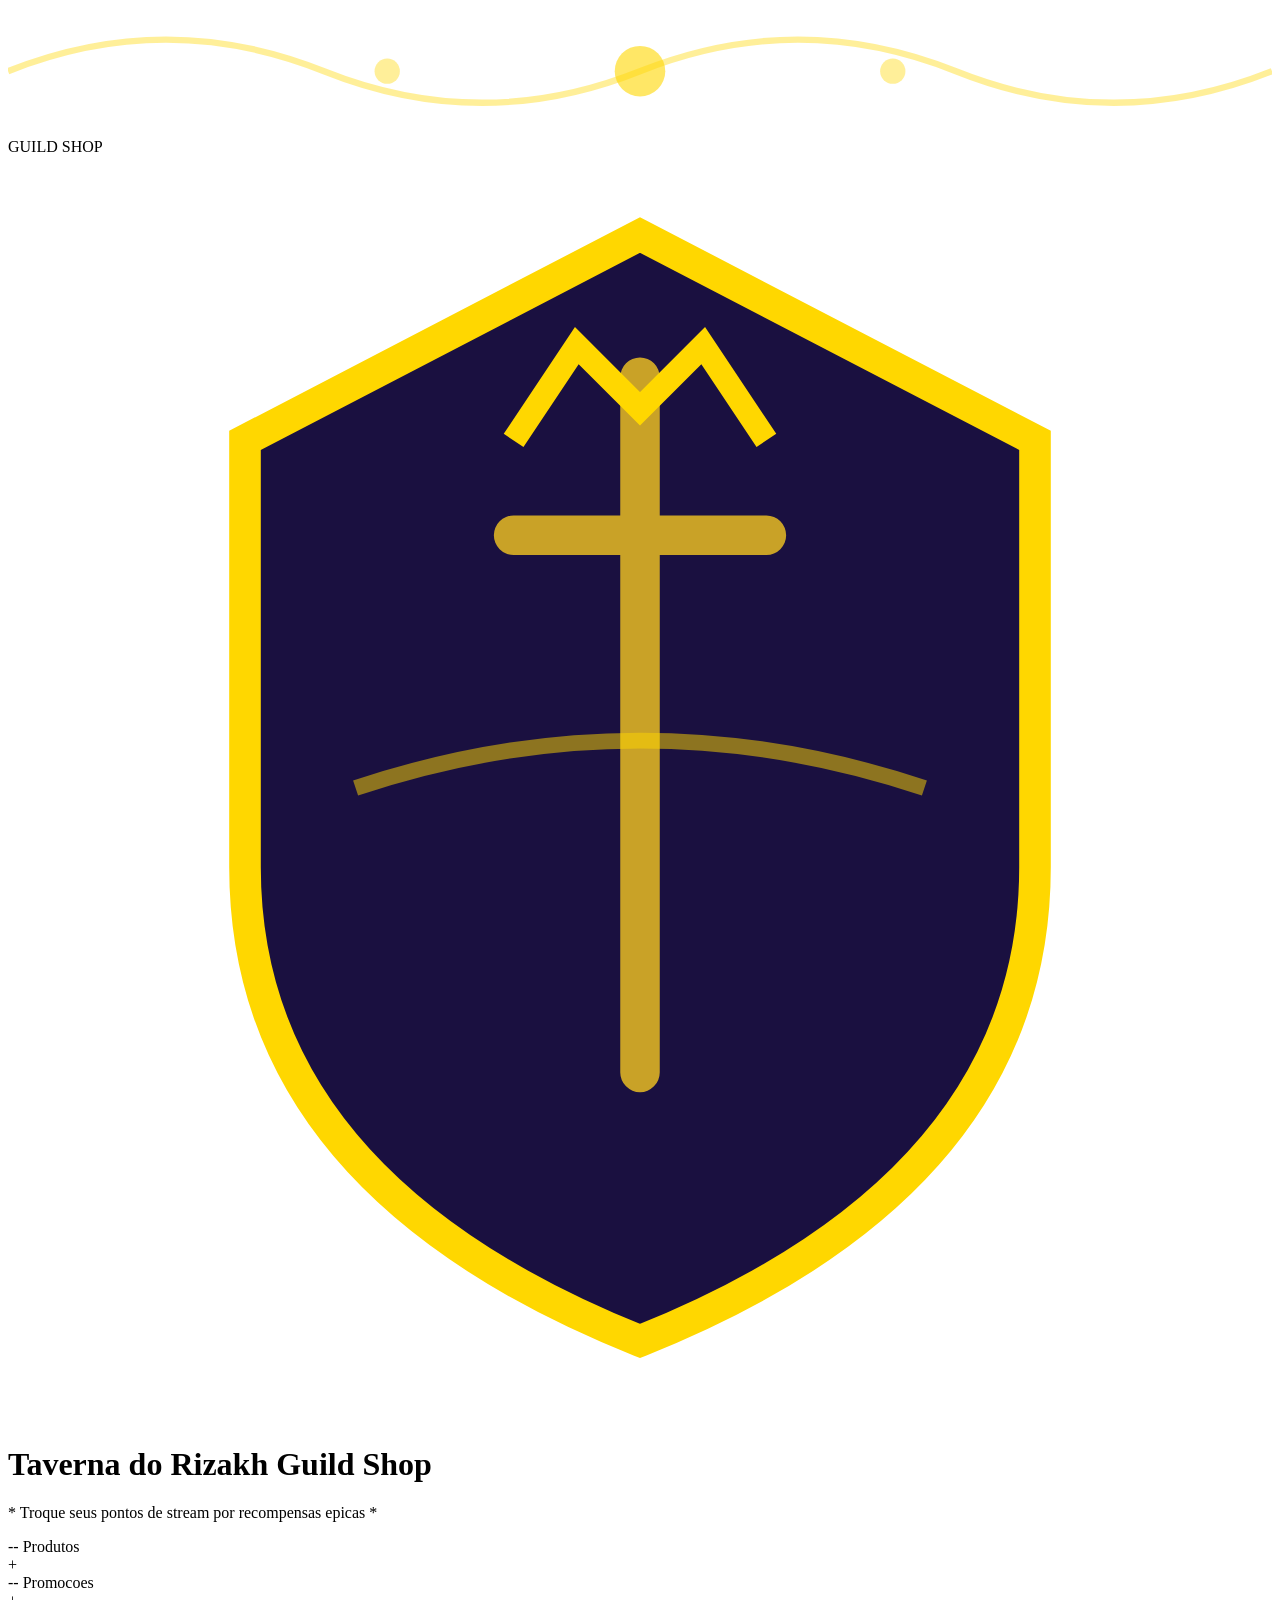
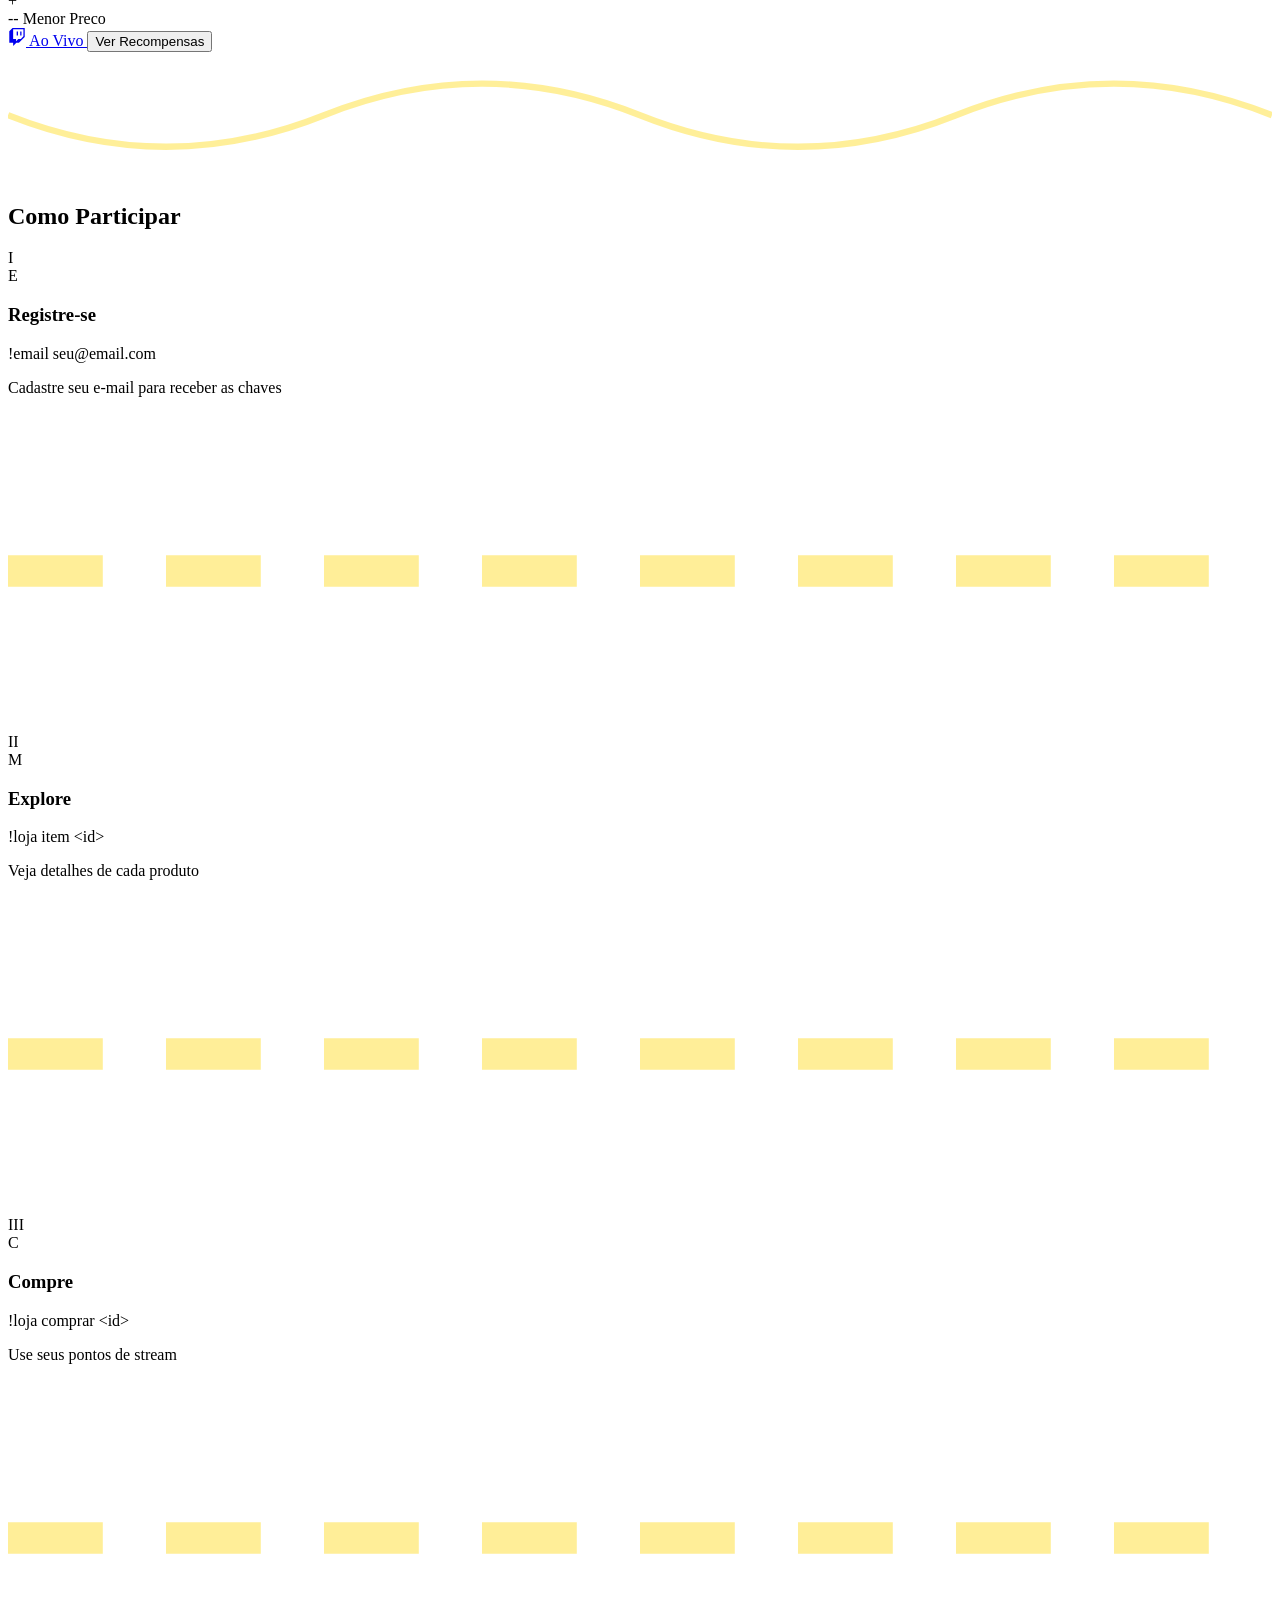
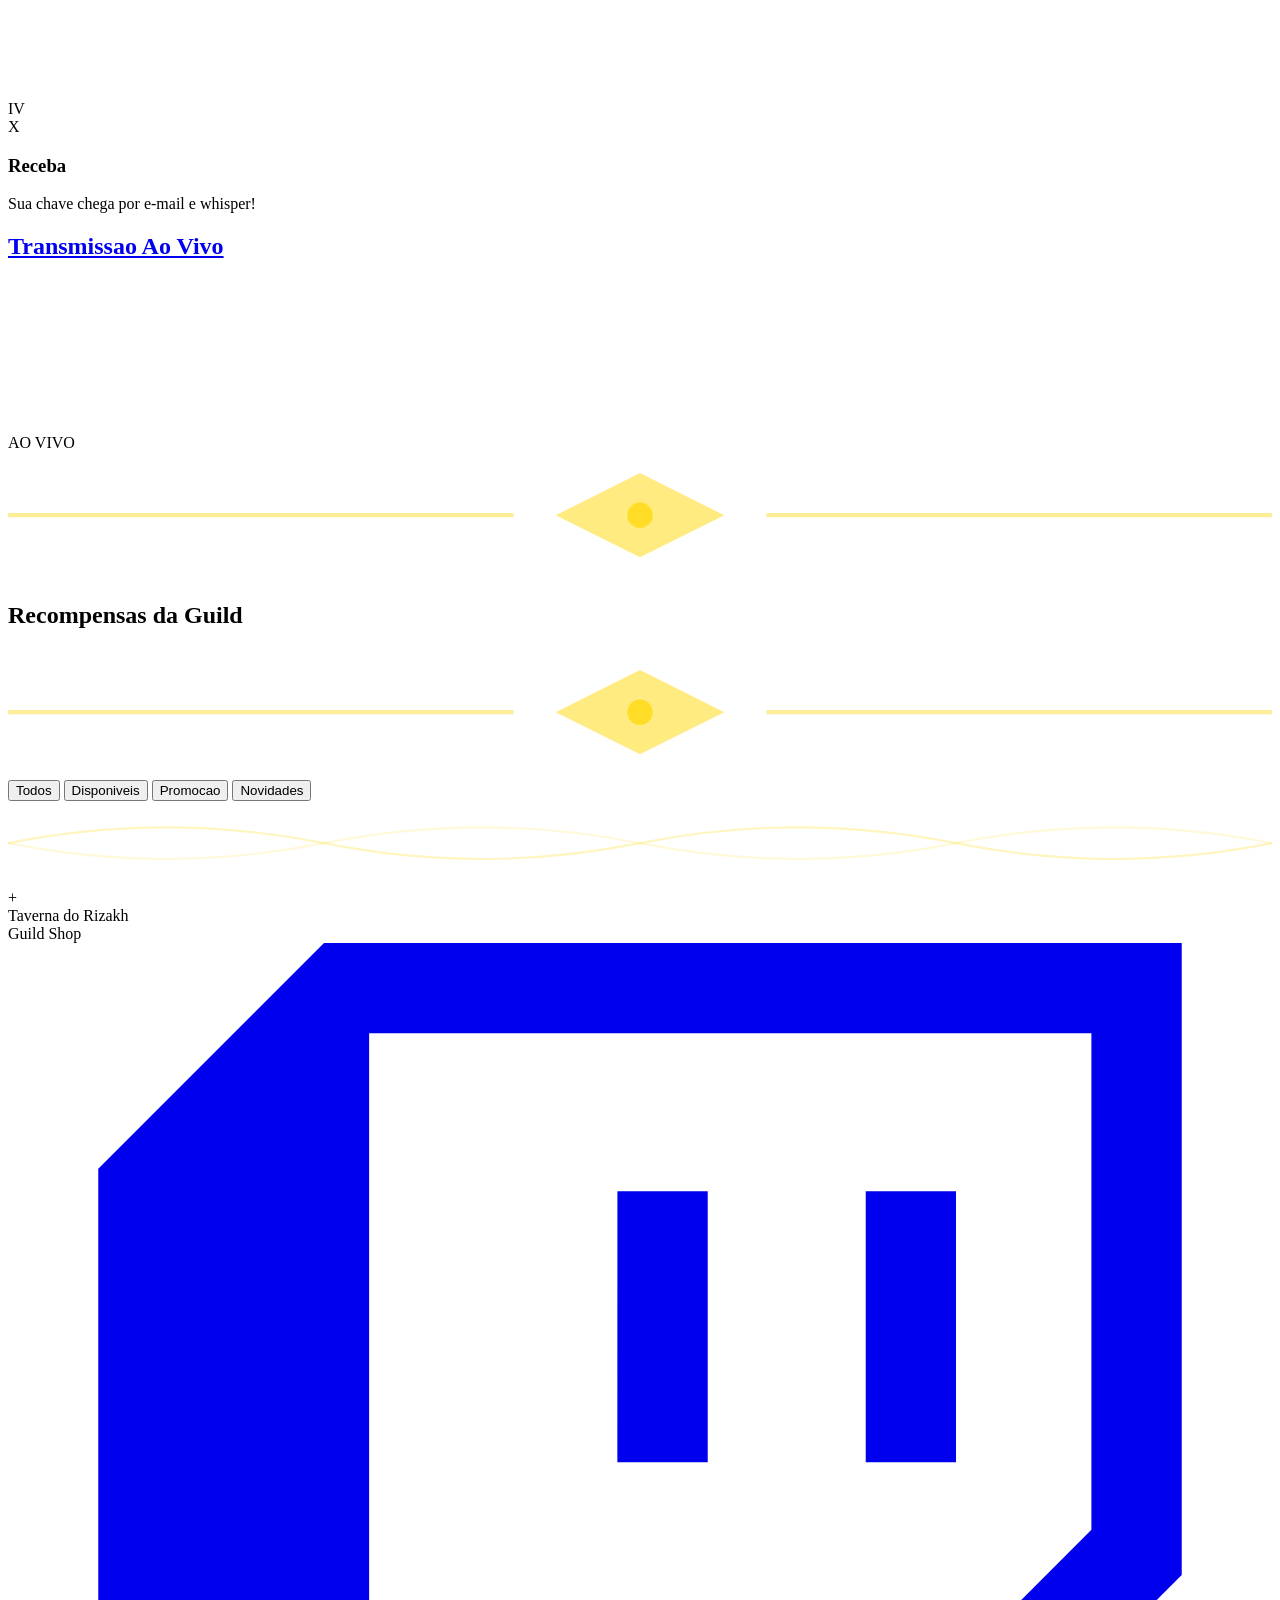
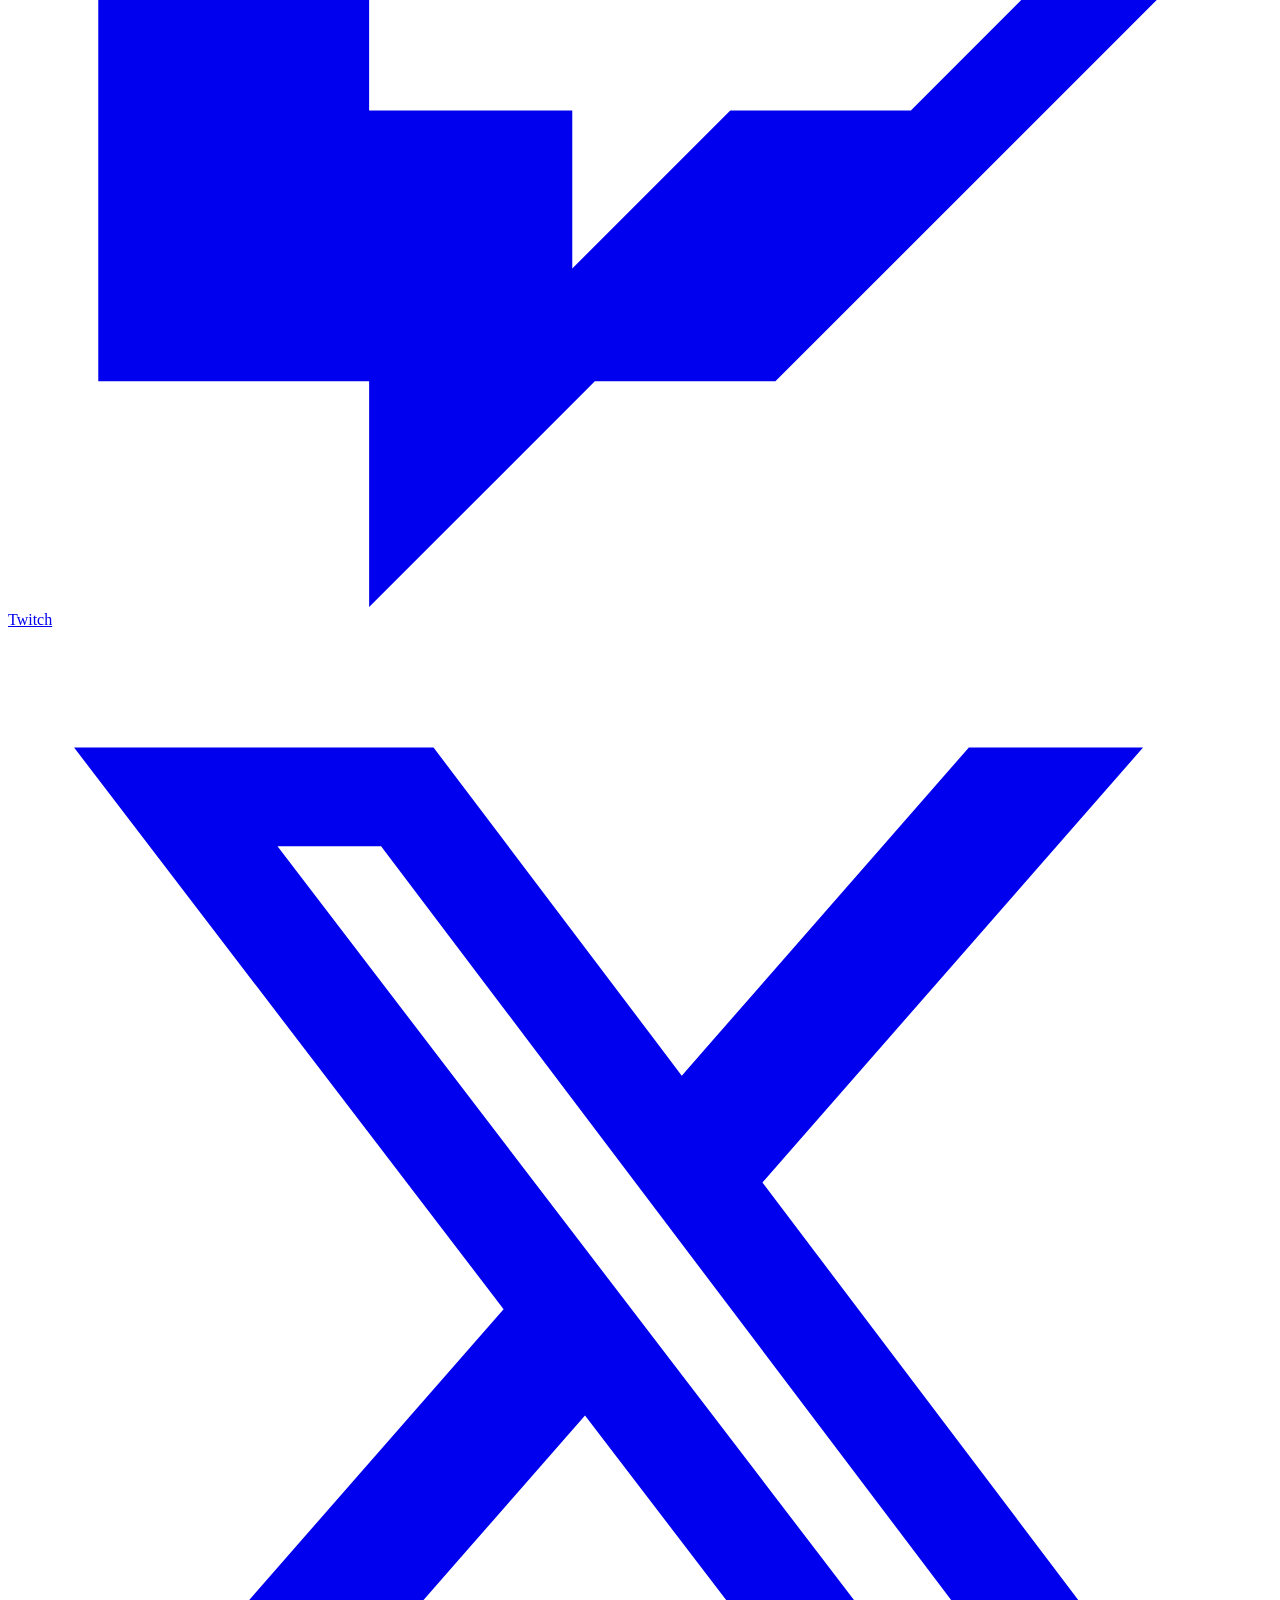
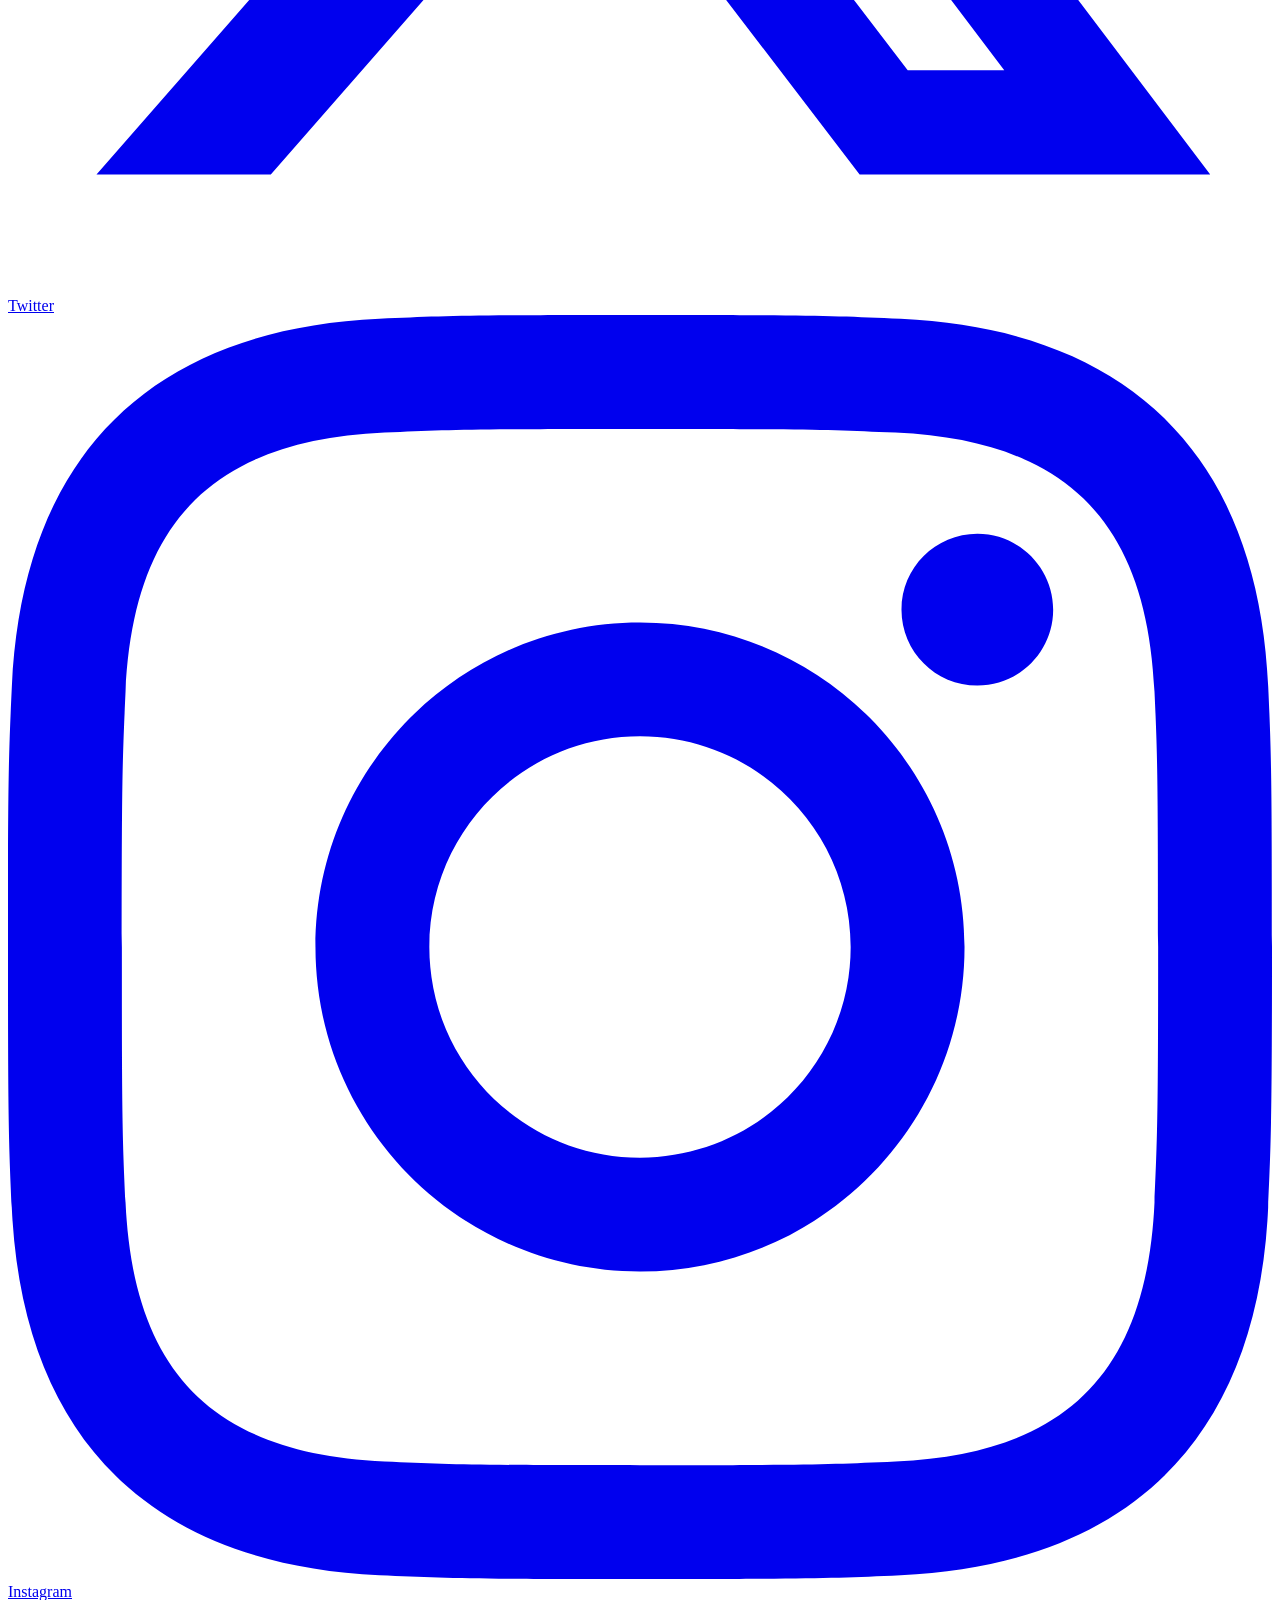
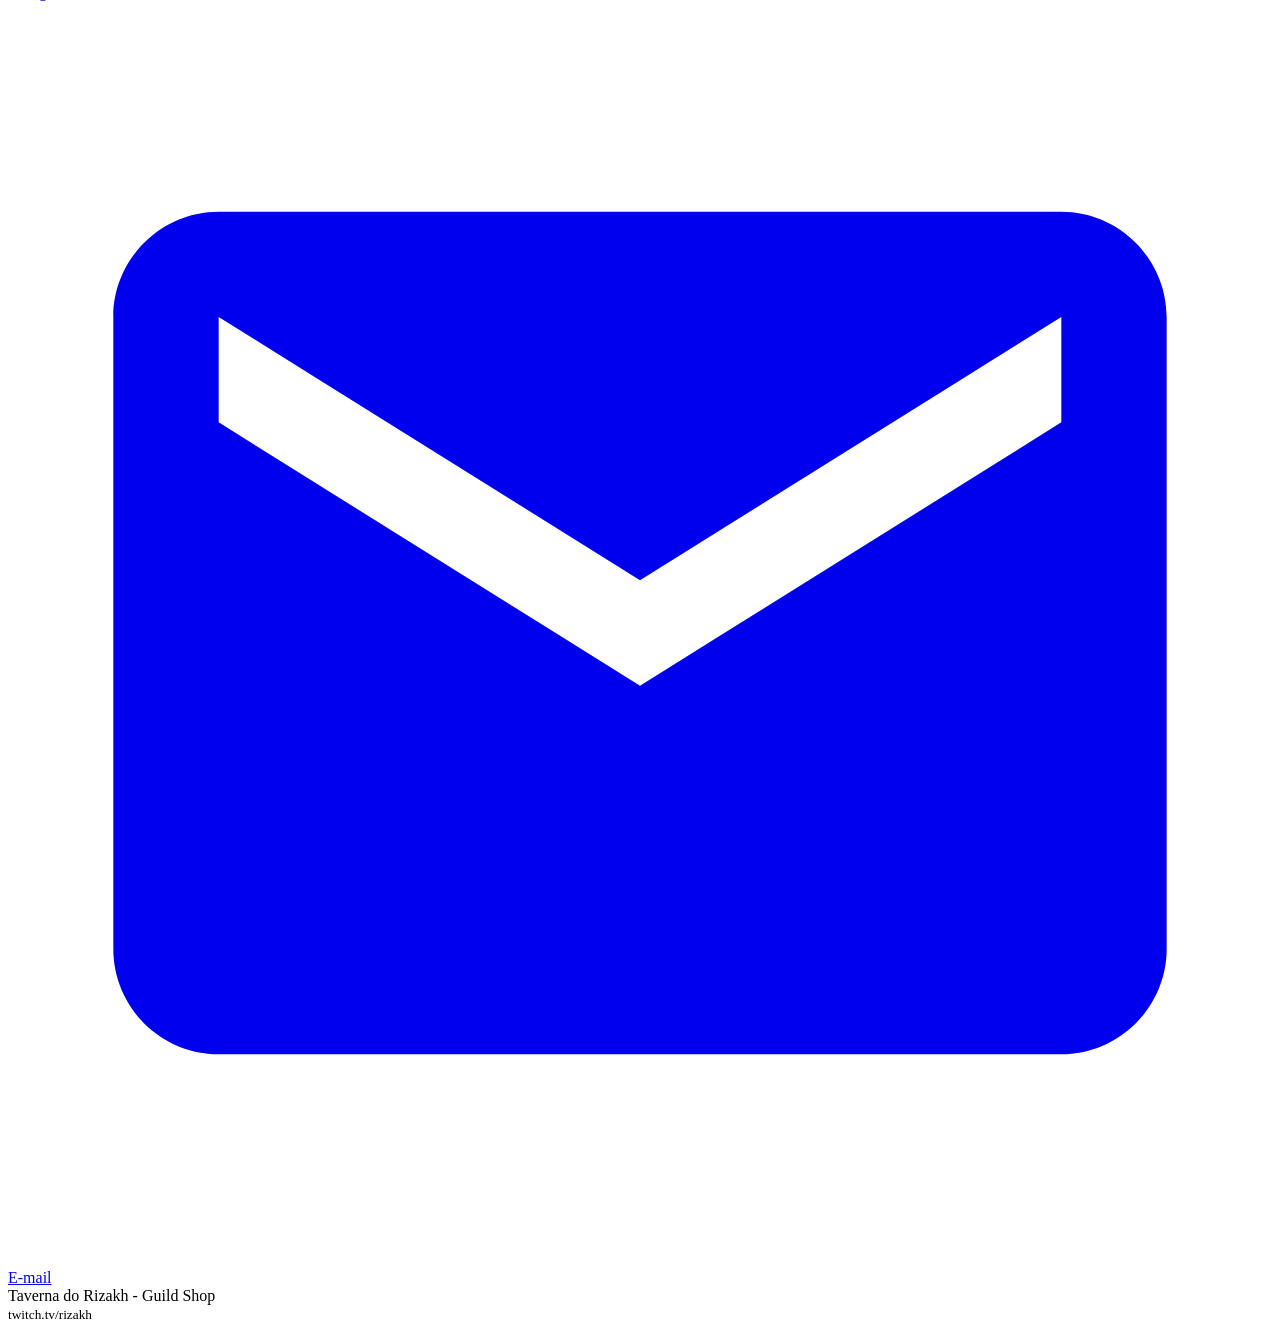
==== public/index.html @ 28d4abd6 "Fix: Adicionar bloco produtos-data no HTML" ====
<!DOCTYPE html>
<html lang="pt-BR">
<head>
  <meta charset="UTF-8" />
  <meta name="viewport" content="width=device-width, initial-scale=1.0" />
  <title>Taverna do Rizakh — Loja</title>

  <link rel="preconnect" href="https://fonts.googleapis.com" />
  <link href="https://fonts.googleapis.com/css2?family=Cinzel:wght@400;600;700;900&family=Cinzel+Decorative:wght@700&family=Crimson+Text:ital,wght@0,400;0,600;1,400&display=swap" rel="stylesheet" />
  <link rel="stylesheet" href="style.css" />
</head>
<body>

  <!-- ═══ HERO ═══ -->
  <header class="hero">
    <div class="hero-ornament-top">
      <svg viewBox="0 0 200 20" xmlns="http://www.w3.org/2000/svg">
        <path d="M0 10 Q25 0 50 10 T100 10 T150 10 T200 10" stroke="#ffd700" stroke-width="1" fill="none" opacity=".4"/>
        <circle cx="100" cy="10" r="4" fill="#ffd700" opacity=".6"/>
        <circle cx="60" cy="10" r="2" fill="#ffd700" opacity=".4"/>
        <circle cx="140" cy="10" r="2" fill="#ffd700" opacity=".4"/>
      </svg>
    </div>

    <div class="hero-content">
      <div class="hero-badge">GUILD SHOP</div>

      <div class="hero-emblem">
        <svg viewBox="0 0 80 80" xmlns="http://www.w3.org/2000/svg">
          <path d="M40 5 L65 18 L65 45 Q65 65 40 75 Q15 65 15 45 L15 18 Z"
            fill="#1a1040" stroke="#ffd700" stroke-width="2"/>
          <path d="M40 14 L40 58 M32 24 L48 24" stroke="#c9a227" stroke-width="2.5" stroke-linecap="round"/>
          <path d="M22 40 Q40 34 58 40" stroke="#ffd700" stroke-width="1" fill="none" opacity=".5"/>
          <path d="M32 18 L36 12 L40 16 L44 12 L48 18" stroke="#ffd700" stroke-width="1.5" fill="none"/>
        </svg>
      </div>

      <h1 class="hero-title">
        <span class="hero-title-main">Taverna do Rizakh</span>
        <span class="hero-title-sub">Guild Shop</span>
      </h1>

      <p class="hero-tagline">
        <span class="rune-char">*</span>
        Troque seus pontos de stream por recompensas epicas
        <span class="rune-char">*</span>
      </p>

      <div class="hero-stats">
        <div class="stat-item">
          <span class="stat-value" id="stat-produtos">--</span>
          <span class="stat-label">Produtos</span>
        </div>
        <div class="stat-divider">+</div>
        <div class="stat-item">
          <span class="stat-value" id="stat-promocoes">--</span>
          <span class="stat-label">Promocoes</span>
        </div>
        <div class="stat-divider">+</div>
        <div class="stat-item">
          <span class="stat-value" id="stat-pts-min">--</span>
          <span class="stat-label">Menor Preco</span>
        </div>
      </div>

      <div class="hero-actions">
        <a href="https://twitch.tv/rizakh" target="_blank" class="btn-hero-live">
          <svg viewBox="0 0 24 24" fill="currentColor" width="18" height="18">
            <path d="M11.571 4.714h1.715v5.143H11.57zm4.715 0H18v5.143h-1.714zM6 0L1.714 4.286v15.428h5.143V24l4.286-4.286h3.428L22.286 12V0zm14.571 11.143l-3.428 3.428h-3.429l-3 3v-3H6.857V1.714h13.714z"/>
          </svg>
          Ao Vivo
        </a>
        <button class="btn-hero-scroll" onclick="document.getElementById('shop').scrollIntoView({behavior:'smooth'})">
          Ver Recompensas
        </button>
      </div>
    </div>

    <div class="hero-ornament-bottom">
      <svg viewBox="0 0 200 20" xmlns="http://www.w3.org/2000/svg">
        <path d="M0 10 Q25 20 50 10 T100 10 T150 10 T200 10" stroke="#ffd700" stroke-width="1" fill="none" opacity=".4"/>
      </svg>
    </div>
  </header>

  <!-- ═══ COMO PARTICIPAR ═══ -->
  <section class="how-section">
    <div class="container">
      <h2 class="section-title-decorated">
        <span class="title-line"></span>
        Como Participar
        <span class="title-line"></span>
      </h2>

      <div class="steps-rpg">
        <div class="step-rpg">
          <div class="step-rune">I</div>
          <div class="step-icon-wrap">E</div>
          <h3>Registre-se</h3>
          <div class="step-cmd">!email seu@email.com</div>
          <p>Cadastre seu e-mail para receber as chaves</p>
        </div>
        <div class="step-connector">
          <svg viewBox="0 0 40 10"><path d="M0 5 L40 5" stroke="#ffd700" stroke-width="1" stroke-dasharray="3 2" opacity=".4"/></svg>
        </div>
        <div class="step-rpg">
          <div class="step-rune">II</div>
          <div class="step-icon-wrap">M</div>
          <h3>Explore</h3>
          <div class="step-cmd">!loja item &lt;id&gt;</div>
          <p>Veja detalhes de cada produto</p>
        </div>
        <div class="step-connector">
          <svg viewBox="0 0 40 10"><path d="M0 5 L40 5" stroke="#ffd700" stroke-width="1" stroke-dasharray="3 2" opacity=".4"/></svg>
        </div>
        <div class="step-rpg">
          <div class="step-rune">III</div>
          <div class="step-icon-wrap">C</div>
          <h3>Compre</h3>
          <div class="step-cmd">!loja comprar &lt;id&gt;</div>
          <p>Use seus pontos de stream</p>
        </div>
        <div class="step-connector">
          <svg viewBox="0 0 40 10"><path d="M0 5 L40 5" stroke="#ffd700" stroke-width="1" stroke-dasharray="3 2" opacity=".4"/></svg>
        </div>
        <div class="step-rpg">
          <div class="step-rune">IV</div>
          <div class="step-icon-wrap">X</div>
          <h3>Receba</h3>
          <p>Sua chave chega por e-mail e whisper!</p>
        </div>
      </div>
    </div>
  </section>

  <!-- ═══ TWITCH LIVE EMBED ═══ -->
  <section class="live-section">
    <div class="container">
      <h2 class="section-title-decorated">
        <span class="title-line"></span>
        <a href="https://twitch.tv/rizakh" target="_blank" class="live-link">Transmissao Ao Vivo</a>
        <span class="title-line"></span>
      </h2>

      <div class="player-frame">
        <div class="player-frame-corner tl"></div>
        <div class="player-frame-corner tr"></div>
        <div class="player-frame-corner bl"></div>
        <div class="player-frame-corner br"></div>
        <div class="player-wrapper">
          <iframe
            id="twitch-player"
            src=""
            frameborder="0"
            allowfullscreen
            allow="autoplay; fullscreen"
            scrolling="no">
          </iframe>
        </div>
        <div class="player-live-badge">
          <span class="live-dot"></span> AO VIVO
        </div>
      </div>
    </div>
  </section>

  <!-- ═══ LOJA ═══ -->
  <section class="shop-section" id="shop">
    <div class="container">

      <div class="shop-title-wrap">
        <div class="ornament-divider">
          <svg viewBox="0 0 300 30" xmlns="http://www.w3.org/2000/svg">
            <path d="M0 15 L120 15 M180 15 L300 15" stroke="#ffd700" stroke-width="1" opacity=".4"/>
            <path d="M130 15 L150 5 L150 25 Z M170 15 L150 5 L150 25 Z" fill="#ffd700" opacity=".5"/>
            <circle cx="150" cy="15" r="3" fill="#ffd700" opacity=".7"/>
          </svg>
        </div>
        <h2 class="shop-title">Recompensas da Guild</h2>
        <div class="ornament-divider">
          <svg viewBox="0 0 300 30" xmlns="http://www.w3.org/2000/svg">
            <path d="M0 15 L120 15 M180 15 L300 15" stroke="#ffd700" stroke-width="1" opacity=".4"/>
            <path d="M130 15 L150 5 L150 25 Z M170 15 L150 5 L150 25 Z" fill="#ffd700" opacity=".5"/>
            <circle cx="150" cy="15" r="3" fill="#ffd700" opacity=".7"/>
          </svg>
        </div>
      </div>

      <div class="filter-bar">
        <button class="filter-btn active" data-filter="all">Todos</button>
        <button class="filter-btn" data-filter="disponivel">Disponiveis</button>
        <button class="filter-btn" data-filter="sale">Promocao</button>
        <button class="filter-btn" data-filter="novo">Novidades</button>
      </div>

      <div id="pagination-info" class="pagination-info" style="display:none">
        <span id="pagination-text"></span>
      </div>

      <div id="shop-grid" class="shop-grid"></div>

      <div id="pagination-controls" class="pagination-controls" style="display:none">
        <button id="btn-prev" class="btn-page" onclick="goPage(-1)">Anterior</button>
        <div id="page-dots" class="page-dots"></div>
        <button id="btn-next" class="btn-page" onclick="goPage(1)">Proxima</button>
      </div>

      <div id="empty-state" class="empty-state" style="display:none">
        <div class="empty-icon">X</div>
        <p>Nenhuma recompensa disponivel no momento.<br><small>Volte em breve!</small></p>
      </div>
    </div>
  </section>

  <!-- ═══ FOOTER ═══ -->
  <footer class="footer">
    <div class="footer-ornament">
      <svg viewBox="0 0 600 40" xmlns="http://www.w3.org/2000/svg" preserveAspectRatio="none">
        <path d="M0 20 Q75 5 150 20 T300 20 T450 20 T600 20" stroke="#ffd700" stroke-width="1" fill="none" opacity=".25"/>
        <path d="M0 20 Q75 35 150 20 T300 20 T450 20 T600 20" stroke="#ffd700" stroke-width="1" fill="none" opacity=".15"/>
      </svg>
    </div>
    <div class="container footer-content">
      <div class="footer-brand">
        <span class="footer-seal">+</span>
        <div>
          <div class="footer-title">Taverna do Rizakh</div>
          <div class="footer-subtitle">Guild Shop</div>
        </div>
      </div>

      <div class="footer-social">
        <a href="https://twitch.tv/rizakh" target="_blank" class="social-btn twitch">
          <svg viewBox="0 0 24 24" fill="currentColor"><path d="M11.571 4.714h1.715v5.143H11.57zm4.715 0H18v5.143h-1.714zM6 0L1.714 4.286v15.428h5.143V24l4.286-4.286h3.428L22.286 12V0zm14.571 11.143l-3.428 3.428h-3.429l-3 3v-3H6.857V1.714h13.714z"/></svg>
          Twitch
        </a>
        <a href="https://twitter.com/rizakhtv" target="_blank" class="social-btn twitter">
          <svg viewBox="0 0 24 24" fill="currentColor"><path d="M18.244 2.25h3.308l-7.227 8.26 8.502 11.24H16.17l-5.214-6.817L4.99 21.75H1.68l7.73-8.835L1.254 2.25H8.08l4.713 6.231zm-1.161 17.52h1.833L7.084 4.126H5.117z"/></svg>
          Twitter
        </a>
        <a href="https://instagram.com/rizakhtv" target="_blank" class="social-btn instagram">
          <svg viewBox="0 0 24 24" fill="currentColor"><path d="M12 2.163c3.204 0 3.584.012 4.85.07 3.252.148 4.771 1.691 4.919 4.919.058 1.265.069 1.645.069 4.849 0 3.205-.012 3.584-.069 4.849-.149 3.225-1.664 4.771-4.919 4.919-1.266.058-1.644.07-4.85.07-3.204 0-3.584-.012-4.849-.07-3.26-.149-4.771-1.699-4.919-4.92-.058-1.265-.07-1.644-.07-4.849 0-3.204.013-3.583.07-4.849.149-3.227 1.664-4.771 4.919-4.919 1.266-.057 1.645-.069 4.849-.069zm0-2.163c-3.259 0-3.667.014-4.947.072-4.358.2-6.78 2.618-6.98 6.98-.059 1.281-.073 1.689-.073 4.948 0 3.259.014 3.668.072 4.948.2 4.358 2.618 6.78 6.98 6.98 1.281.058 1.689.072 4.948.072 3.259 0 3.668-.014 4.948-.072 4.354-.2 6.782-2.618 6.979-6.98.059-1.28.073-1.689.073-4.948 0-3.259-.014-3.667-.072-4.947-.196-4.354-2.617-6.78-6.979-6.98-1.281-.059-1.69-.073-4.949-.073zm0 5.838c-3.403 0-6.162 2.759-6.162 6.162s2.759 6.163 6.162 6.163 6.162-2.759 6.162-6.163c0-3.403-2.759-6.162-6.162-6.162zm0 10.162c-2.209 0-4-1.79-4-4 0-2.209 1.791-4 4-4s4 1.791 4 4c0 2.21-1.791 4-4 4zm6.406-11.845c-.796 0-1.441.645-1.441 1.44s.645 1.44 1.441 1.44c.795 0 1.439-.645 1.439-1.44s-.644-1.44-1.439-1.44z"/></svg>
          Instagram
        </a>
        <a href="mailto:rizakh.rph@gmail.com" class="social-btn email">
          <svg viewBox="0 0 24 24" fill="currentColor"><path d="M20 4H4c-1.1 0-2 .9-2 2v12c0 1.1.9 2 2 2h16c1.1 0 2-.9 2-2V6c0-1.1-.9-2-2-2zm0 4l-8 5-8-5V6l8 5 8-5v2z"/></svg>
          E-mail
        </a>
      </div>

      <div class="footer-copyright">
        Taverna do Rizakh - Guild Shop<br>
        <small>twitch.tv/rizakh</small>
      </div>
    </div>
  </footer>

  <div id="toast" class="toast"></div>

  <!-- Produtos sincronizados automaticamente pelo sync-watch.ps1 -->
  <script id="produtos-data" type="application/json">
[]
  </script>

  <script src="app.js"></script>
</body>
</html>
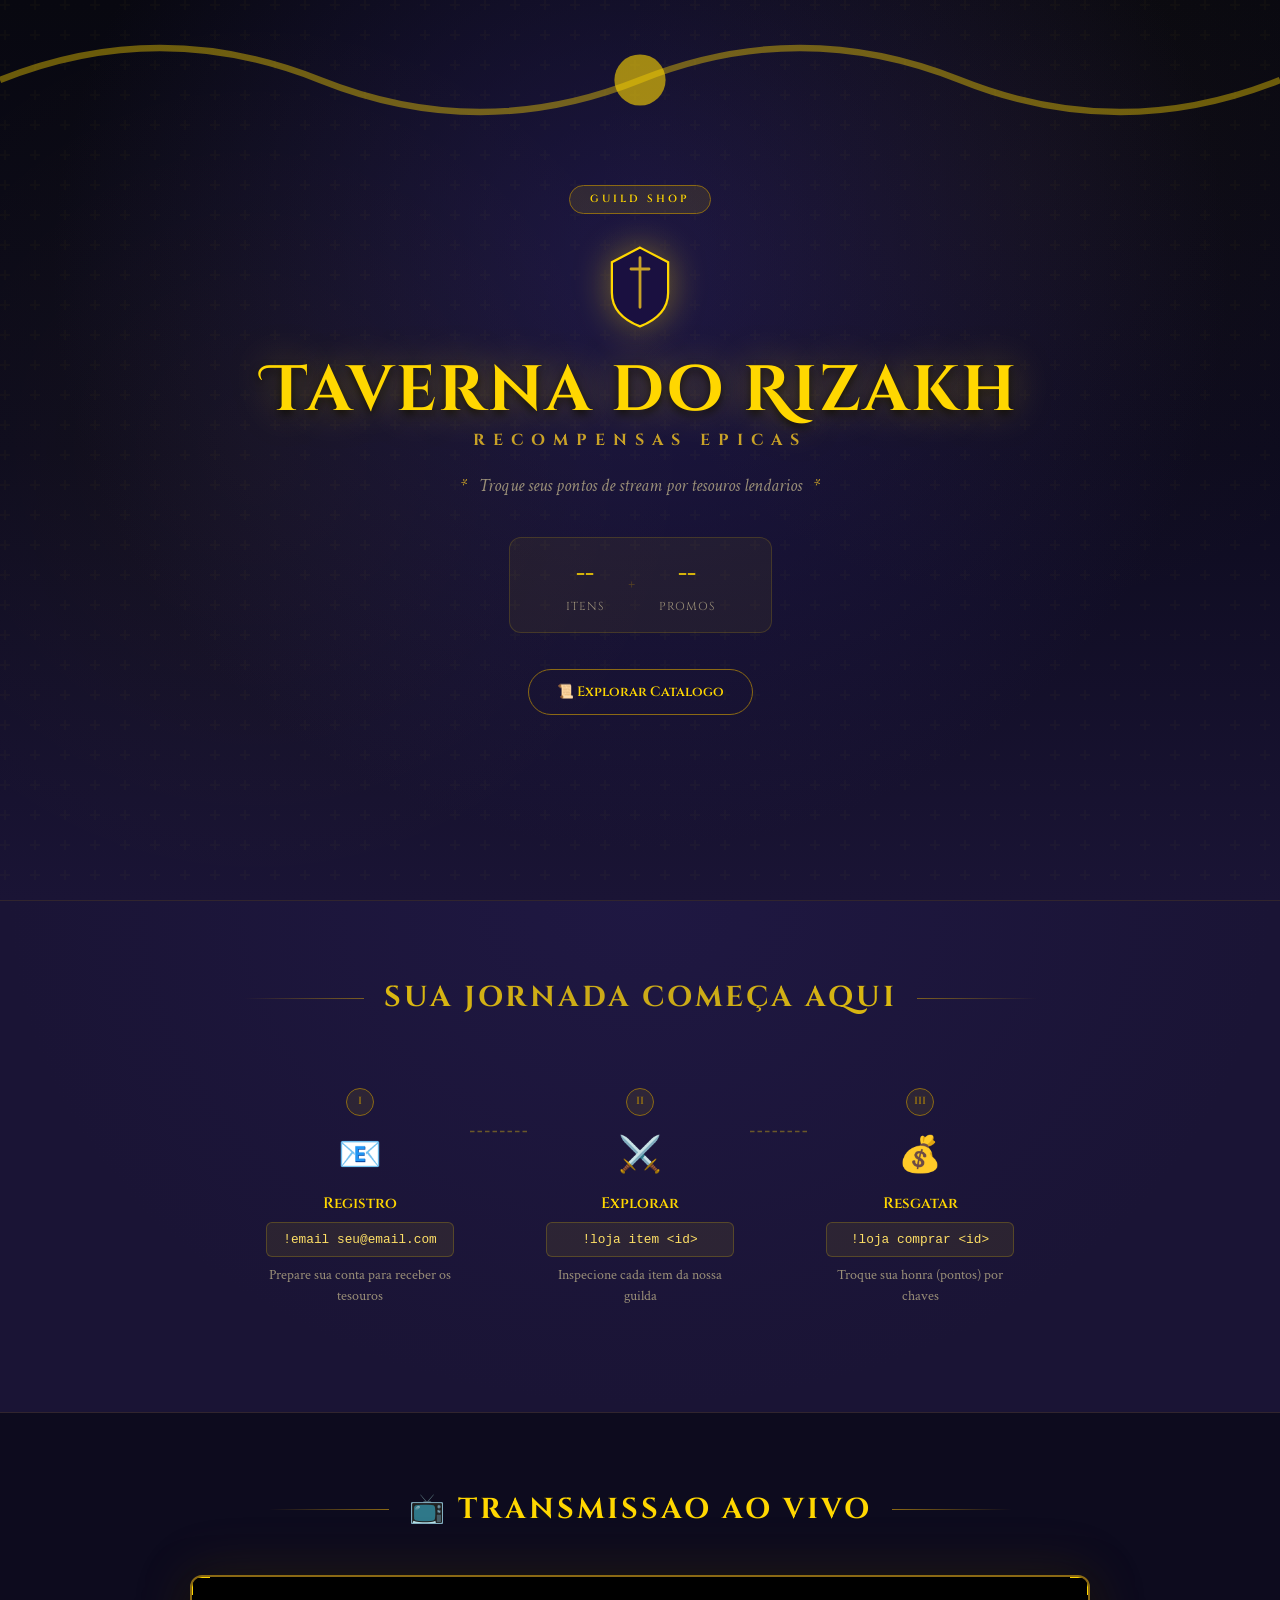
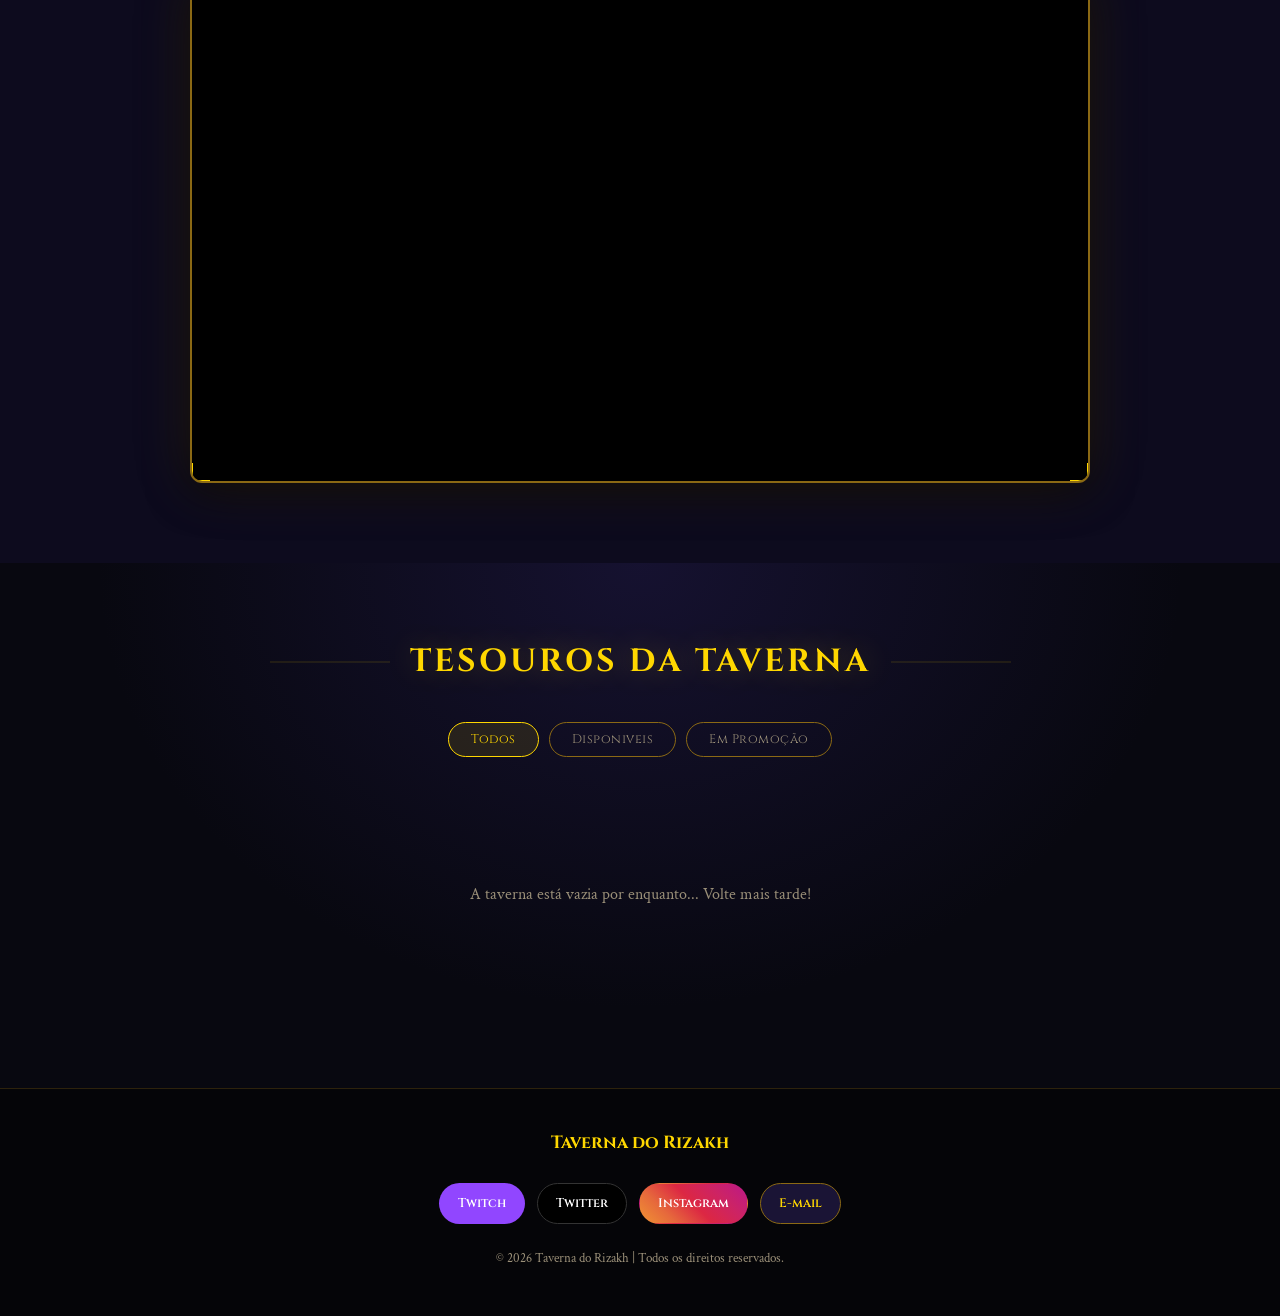
==== commit 77e9fa0c: "Restore Premium Layout - index.html" ====
--- a/public/index.html
+++ b/public/index.html
@@ -3,7 +3,7 @@
 <head>
   <meta charset="UTF-8" />
   <meta name="viewport" content="width=device-width, initial-scale=1.0" />
-  <title>Taverna do Rizakh — Loja</title>
+  <title>Taverna do Rizakh — Guild Shop</title>
 
   <link rel="preconnect" href="https://fonts.googleapis.com" />
   <link href="https://fonts.googleapis.com/css2?family=Cinzel:wght@400;600;700;900&family=Cinzel+Decorative:wght@700&family=Crimson+Text:ital,wght@0,400;0,600;1,400&display=swap" rel="stylesheet" />
@@ -17,8 +17,6 @@
       <svg viewBox="0 0 200 20" xmlns="http://www.w3.org/2000/svg">
         <path d="M0 10 Q25 0 50 10 T100 10 T150 10 T200 10" stroke="#ffd700" stroke-width="1" fill="none" opacity=".4"/>
         <circle cx="100" cy="10" r="4" fill="#ffd700" opacity=".6"/>
-        <circle cx="60" cy="10" r="2" fill="#ffd700" opacity=".4"/>
-        <circle cx="140" cy="10" r="2" fill="#ffd700" opacity=".4"/>
       </svg>
     </div>
 
@@ -27,59 +25,40 @@
 
       <div class="hero-emblem">
         <svg viewBox="0 0 80 80" xmlns="http://www.w3.org/2000/svg">
-          <path d="M40 5 L65 18 L65 45 Q65 65 40 75 Q15 65 15 45 L15 18 Z"
-            fill="#1a1040" stroke="#ffd700" stroke-width="2"/>
+          <path d="M40 5 L65 18 L65 45 Q65 65 40 75 Q15 65 15 45 L15 18 Z" fill="#1a1040" stroke="#ffd700" stroke-width="2"/>
           <path d="M40 14 L40 58 M32 24 L48 24" stroke="#c9a227" stroke-width="2.5" stroke-linecap="round"/>
-          <path d="M22 40 Q40 34 58 40" stroke="#ffd700" stroke-width="1" fill="none" opacity=".5"/>
-          <path d="M32 18 L36 12 L40 16 L44 12 L48 18" stroke="#ffd700" stroke-width="1.5" fill="none"/>
         </svg>
       </div>
 
       <h1 class="hero-title">
         <span class="hero-title-main">Taverna do Rizakh</span>
-        <span class="hero-title-sub">Guild Shop</span>
+        <span class="hero-title-sub">Recompensas Epicas</span>
       </h1>
 
       <p class="hero-tagline">
         <span class="rune-char">*</span>
-        Troque seus pontos de stream por recompensas epicas
+        Troque seus pontos de stream por tesouros lendarios
         <span class="rune-char">*</span>
       </p>
 
       <div class="hero-stats">
         <div class="stat-item">
           <span class="stat-value" id="stat-produtos">--</span>
-          <span class="stat-label">Produtos</span>
+          <span class="stat-label">Itens</span>
         </div>
         <div class="stat-divider">+</div>
         <div class="stat-item">
           <span class="stat-value" id="stat-promocoes">--</span>
-          <span class="stat-label">Promocoes</span>
-        </div>
-        <div class="stat-divider">+</div>
-        <div class="stat-item">
-          <span class="stat-value" id="stat-pts-min">--</span>
-          <span class="stat-label">Menor Preco</span>
+          <span class="stat-label">Promos</span>
         </div>
       </div>
 
       <div class="hero-actions">
-        <a href="https://twitch.tv/rizakh" target="_blank" class="btn-hero-live">
-          <svg viewBox="0 0 24 24" fill="currentColor" width="18" height="18">
-            <path d="M11.571 4.714h1.715v5.143H11.57zm4.715 0H18v5.143h-1.714zM6 0L1.714 4.286v15.428h5.143V24l4.286-4.286h3.428L22.286 12V0zm14.571 11.143l-3.428 3.428h-3.429l-3 3v-3H6.857V1.714h13.714z"/>
-          </svg>
-          Ao Vivo
-        </a>
+        <!-- Botão Catálogo centralizado e moderno -->
         <button class="btn-hero-scroll" onclick="document.getElementById('shop').scrollIntoView({behavior:'smooth'})">
-          Ver Recompensas
+          📜 Explorar Catalogo
         </button>
       </div>
-    </div>
-
-    <div class="hero-ornament-bottom">
-      <svg viewBox="0 0 200 20" xmlns="http://www.w3.org/2000/svg">
-        <path d="M0 10 Q25 20 50 10 T100 10 T150 10 T200 10" stroke="#ffd700" stroke-width="1" fill="none" opacity=".4"/>
-      </svg>
     </div>
   </header>
 
@@ -88,115 +67,77 @@
     <div class="container">
       <h2 class="section-title-decorated">
         <span class="title-line"></span>
-        Como Participar
+        Sua Jornada Começa Aqui
         <span class="title-line"></span>
       </h2>
 
       <div class="steps-rpg">
         <div class="step-rpg">
           <div class="step-rune">I</div>
-          <div class="step-icon-wrap">E</div>
-          <h3>Registre-se</h3>
+          <div class="step-icon-wrap">📧</div>
+          <h3>Registro</h3>
           <div class="step-cmd">!email seu@email.com</div>
-          <p>Cadastre seu e-mail para receber as chaves</p>
+          <p>Prepare sua conta para receber os tesouros</p>
         </div>
         <div class="step-connector">
           <svg viewBox="0 0 40 10"><path d="M0 5 L40 5" stroke="#ffd700" stroke-width="1" stroke-dasharray="3 2" opacity=".4"/></svg>
         </div>
         <div class="step-rpg">
           <div class="step-rune">II</div>
-          <div class="step-icon-wrap">M</div>
-          <h3>Explore</h3>
+          <div class="step-icon-wrap">⚔️</div>
+          <h3>Explorar</h3>
           <div class="step-cmd">!loja item &lt;id&gt;</div>
-          <p>Veja detalhes de cada produto</p>
+          <p>Inspecione cada item da nossa guilda</p>
         </div>
         <div class="step-connector">
           <svg viewBox="0 0 40 10"><path d="M0 5 L40 5" stroke="#ffd700" stroke-width="1" stroke-dasharray="3 2" opacity=".4"/></svg>
         </div>
         <div class="step-rpg">
           <div class="step-rune">III</div>
-          <div class="step-icon-wrap">C</div>
-          <h3>Compre</h3>
+          <div class="step-icon-wrap">💰</div>
+          <h3>Resgatar</h3>
           <div class="step-cmd">!loja comprar &lt;id&gt;</div>
-          <p>Use seus pontos de stream</p>
-        </div>
-        <div class="step-connector">
-          <svg viewBox="0 0 40 10"><path d="M0 5 L40 5" stroke="#ffd700" stroke-width="1" stroke-dasharray="3 2" opacity=".4"/></svg>
-        </div>
-        <div class="step-rpg">
-          <div class="step-rune">IV</div>
-          <div class="step-icon-wrap">X</div>
-          <h3>Receba</h3>
-          <p>Sua chave chega por e-mail e whisper!</p>
+          <p>Troque sua honra (pontos) por chaves</p>
         </div>
       </div>
     </div>
   </section>
 
-  <!-- ═══ TWITCH LIVE EMBED ═══ -->
+  <!-- ═══ LIVE SECTION ═══ -->
   <section class="live-section">
     <div class="container">
       <h2 class="section-title-decorated">
         <span class="title-line"></span>
-        <a href="https://twitch.tv/rizakh" target="_blank" class="live-link">Transmissao Ao Vivo</a>
+        <a href="https://twitch.tv/rizakh" target="_blank" class="live-link">📺 Transmissao Ao Vivo</a>
         <span class="title-line"></span>
       </h2>
 
       <div class="player-frame">
-        <div class="player-frame-corner tl"></div>
-        <div class="player-frame-corner tr"></div>
-        <div class="player-frame-corner bl"></div>
-        <div class="player-frame-corner br"></div>
+        <div class="player-frame-corner tl"></div><div class="player-frame-corner tr"></div>
+        <div class="player-frame-corner bl"></div><div class="player-frame-corner br"></div>
         <div class="player-wrapper">
-          <iframe
-            id="twitch-player"
-            src=""
-            frameborder="0"
-            allowfullscreen
-            allow="autoplay; fullscreen"
-            scrolling="no">
-          </iframe>
-        </div>
-        <div class="player-live-badge">
-          <span class="live-dot"></span> AO VIVO
+          <iframe id="twitch-player" src="" frameborder="0" allowfullscreen allow="autoplay; fullscreen" scrolling="no"></iframe>
         </div>
       </div>
     </div>
   </section>
 
-  <!-- ═══ LOJA ═══ -->
+  <!-- ═══ SHOP ═══ -->
   <section class="shop-section" id="shop">
     <div class="container">
-
       <div class="shop-title-wrap">
-        <div class="ornament-divider">
-          <svg viewBox="0 0 300 30" xmlns="http://www.w3.org/2000/svg">
-            <path d="M0 15 L120 15 M180 15 L300 15" stroke="#ffd700" stroke-width="1" opacity=".4"/>
-            <path d="M130 15 L150 5 L150 25 Z M170 15 L150 5 L150 25 Z" fill="#ffd700" opacity=".5"/>
-            <circle cx="150" cy="15" r="3" fill="#ffd700" opacity=".7"/>
-          </svg>
-        </div>
-        <h2 class="shop-title">Recompensas da Guild</h2>
-        <div class="ornament-divider">
-          <svg viewBox="0 0 300 30" xmlns="http://www.w3.org/2000/svg">
-            <path d="M0 15 L120 15 M180 15 L300 15" stroke="#ffd700" stroke-width="1" opacity=".4"/>
-            <path d="M130 15 L150 5 L150 25 Z M170 15 L150 5 L150 25 Z" fill="#ffd700" opacity=".5"/>
-            <circle cx="150" cy="15" r="3" fill="#ffd700" opacity=".7"/>
-          </svg>
-        </div>
+        <div class="ornament-divider"><svg viewBox="0 0 200 20"><path d="M0 10 L200 10" stroke="#ffd700" stroke-width="1" opacity=".3"/></svg></div>
+        <h2 class="shop-title">Tesouros da Taverna</h2>
+        <div class="ornament-divider"><svg viewBox="0 0 200 20"><path d="M0 10 L200 10" stroke="#ffd700" stroke-width="1" opacity=".3"/></svg></div>
       </div>
 
       <div class="filter-bar">
         <button class="filter-btn active" data-filter="all">Todos</button>
         <button class="filter-btn" data-filter="disponivel">Disponiveis</button>
-        <button class="filter-btn" data-filter="sale">Promocao</button>
-        <button class="filter-btn" data-filter="novo">Novidades</button>
+        <button class="filter-btn" data-filter="sale">Em Promoção</button>
       </div>
 
-      <div id="pagination-info" class="pagination-info" style="display:none">
-        <span id="pagination-text"></span>
-      </div>
-
+      <div id="pagination-info" class="pagination-info" style="display:none"></div>
       <div id="shop-grid" class="shop-grid"></div>
 
       <div id="pagination-controls" class="pagination-controls" style="display:none">
@@ -206,62 +147,34 @@
       </div>
 
       <div id="empty-state" class="empty-state" style="display:none">
-        <div class="empty-icon">X</div>
-        <p>Nenhuma recompensa disponivel no momento.<br><small>Volte em breve!</small></p>
+        <p>A taverna está vazia por enquanto... Volte mais tarde!</p>
       </div>
     </div>
   </section>
 
   <!-- ═══ FOOTER ═══ -->
   <footer class="footer">
-    <div class="footer-ornament">
-      <svg viewBox="0 0 600 40" xmlns="http://www.w3.org/2000/svg" preserveAspectRatio="none">
-        <path d="M0 20 Q75 5 150 20 T300 20 T450 20 T600 20" stroke="#ffd700" stroke-width="1" fill="none" opacity=".25"/>
-        <path d="M0 20 Q75 35 150 20 T300 20 T450 20 T600 20" stroke="#ffd700" stroke-width="1" fill="none" opacity=".15"/>
-      </svg>
-    </div>
     <div class="container footer-content">
       <div class="footer-brand">
-        <span class="footer-seal">+</span>
-        <div>
-          <div class="footer-title">Taverna do Rizakh</div>
-          <div class="footer-subtitle">Guild Shop</div>
-        </div>
+        <div class="footer-title">Taverna do Rizakh</div>
       </div>
 
       <div class="footer-social">
-        <a href="https://twitch.tv/rizakh" target="_blank" class="social-btn twitch">
-          <svg viewBox="0 0 24 24" fill="currentColor"><path d="M11.571 4.714h1.715v5.143H11.57zm4.715 0H18v5.143h-1.714zM6 0L1.714 4.286v15.428h5.143V24l4.286-4.286h3.428L22.286 12V0zm14.571 11.143l-3.428 3.428h-3.429l-3 3v-3H6.857V1.714h13.714z"/></svg>
-          Twitch
-        </a>
-        <a href="https://twitter.com/rizakhtv" target="_blank" class="social-btn twitter">
-          <svg viewBox="0 0 24 24" fill="currentColor"><path d="M18.244 2.25h3.308l-7.227 8.26 8.502 11.24H16.17l-5.214-6.817L4.99 21.75H1.68l7.73-8.835L1.254 2.25H8.08l4.713 6.231zm-1.161 17.52h1.833L7.084 4.126H5.117z"/></svg>
-          Twitter
-        </a>
-        <a href="https://instagram.com/rizakhtv" target="_blank" class="social-btn instagram">
-          <svg viewBox="0 0 24 24" fill="currentColor"><path d="M12 2.163c3.204 0 3.584.012 4.85.07 3.252.148 4.771 1.691 4.919 4.919.058 1.265.069 1.645.069 4.849 0 3.205-.012 3.584-.069 4.849-.149 3.225-1.664 4.771-4.919 4.919-1.266.058-1.644.07-4.85.07-3.204 0-3.584-.012-4.849-.07-3.26-.149-4.771-1.699-4.919-4.92-.058-1.265-.07-1.644-.07-4.849 0-3.204.013-3.583.07-4.849.149-3.227 1.664-4.771 4.919-4.919 1.266-.057 1.645-.069 4.849-.069zm0-2.163c-3.259 0-3.667.014-4.947.072-4.358.2-6.78 2.618-6.98 6.98-.059 1.281-.073 1.689-.073 4.948 0 3.259.014 3.668.072 4.948.2 4.358 2.618 6.78 6.98 6.98 1.281.058 1.689.072 4.948.072 3.259 0 3.668-.014 4.948-.072 4.354-.2 6.782-2.618 6.979-6.98.059-1.28.073-1.689.073-4.948 0-3.259-.014-3.667-.072-4.947-.196-4.354-2.617-6.78-6.979-6.98-1.281-.059-1.69-.073-4.949-.073zm0 5.838c-3.403 0-6.162 2.759-6.162 6.162s2.759 6.163 6.162 6.163 6.162-2.759 6.162-6.163c0-3.403-2.759-6.162-6.162-6.162zm0 10.162c-2.209 0-4-1.79-4-4 0-2.209 1.791-4 4-4s4 1.791 4 4c0 2.21-1.791 4-4 4zm6.406-11.845c-.796 0-1.441.645-1.441 1.44s.645 1.44 1.441 1.44c.795 0 1.439-.645 1.439-1.44s-.644-1.44-1.439-1.44z"/></svg>
-          Instagram
-        </a>
-        <a href="mailto:rizakh.rph@gmail.com" class="social-btn email">
-          <svg viewBox="0 0 24 24" fill="currentColor"><path d="M20 4H4c-1.1 0-2 .9-2 2v12c0 1.1.9 2 2 2h16c1.1 0 2-.9 2-2V6c0-1.1-.9-2-2-2zm0 4l-8 5-8-5V6l8 5 8-5v2z"/></svg>
-          E-mail
-        </a>
+        <a href="https://twitch.tv/rizakh" target="_blank" class="social-btn twitch">Twitch</a>
+        <a href="https://twitter.com/rizakhtv" target="_blank" class="social-btn twitter">Twitter</a>
+        <a href="https://instagram.com/rizakhtv" target="_blank" class="social-btn instagram">Instagram</a>
+        <a href="mailto:rizakh.rph@gmail.com" class="social-btn email">E-mail</a>
       </div>
 
       <div class="footer-copyright">
-        Taverna do Rizakh - Guild Shop<br>
-        <small>twitch.tv/rizakh</small>
+        © 2026 Taverna do Rizakh | Todos os direitos reservados.
       </div>
     </div>
   </footer>
 
   <div id="toast" class="toast"></div>
 
-  <!-- Produtos sincronizados automaticamente pelo sync-watch.ps1 -->
-  <script id="produtos-data" type="application/json">
-[]
-  </script>
-
+  <script id="produtos-data" type="application/json">[]</script>
   <script src="app.js"></script>
 </body>
-</html>
+</html>
--- a/public/style.css
+++ b/public/style.css
@@ -0,0 +1,871 @@
+/* ═══════════════════════════════════════════════════════════════
+   TAVERN OF RIZAKH — Fantasy Medieval RPG Theme
+   Fonts: Cinzel (headings) + Crimson Text (body)
+   Colors: Deep purple/black + gold + ember accents
+   ═══════════════════════════════════════════════════════════════ */
+
+*, *::before, *::after { box-sizing: border-box; margin: 0; padding: 0; }
+
+:root {
+  --black:        #050508;
+  --void:         #080810;
+  --deep-purple:  #0d0b1e;
+  --royal-purple: #1a1435;
+  --card-bg:      #12102a;
+  --card-border:  #2a2060;
+  --gold:         #ffd700;
+  --gold-light:   #ffe066;
+  --gold-dim:     #c9a227;
+  --gold-dark:    #8b6914;
+  --ember:        #e67e22;
+  --crimson:      #c0392b;
+  --jade:         #27ae60;
+  --cream:        #e8d5a3;
+  --cream-dim:    #9a8f78;
+  --gray-sold:    #555570;
+  --radius:       12px;
+  --shadow:       0 8px 40px rgba(0,0,0,.75);
+  --glow-gold:    0 0 20px rgba(255,215,0,.25);
+  --transition:   .25s ease;
+}
+
+html { scroll-behavior: smooth; }
+
+body {
+  font-family: 'Crimson Text', Georgia, serif;
+  background: var(--void);
+  color: var(--cream);
+  line-height: 1.7;
+  overflow-x: hidden;
+  -webkit-font-smoothing: antialiased;
+}
+
+/* Scrollbar */
+::-webkit-scrollbar { width: 8px; }
+::-webkit-scrollbar-track { background: var(--void); }
+::-webkit-scrollbar-thumb { background: var(--gold-dark); border-radius: 4px; }
+::-webkit-scrollbar-thumb:hover { background: var(--gold-dim); }
+
+a { color: var(--gold); text-decoration: none; transition: opacity var(--transition); }
+a:hover { opacity: .75; }
+
+code {
+  background: rgba(255,215,0,.08);
+  color: var(--gold);
+  padding: 2px 9px;
+  border-radius: 4px;
+  font-size: .9em;
+  font-family: 'Courier New', monospace;
+  border: 1px solid rgba(255,215,0,.15);
+}
+
+.container { max-width: 1240px; margin: 0 auto; padding: 0 24px; }
+
+/* ═══ TYPOGRAPHY ═══ */
+h1, h2, h3 {
+  font-family: 'Cinzel', serif;
+  color: var(--gold);
+  line-height: 1.2;
+}
+
+/* ═══ SECTION TITLE ═══ */
+.section-title-decorated {
+  font-family: 'Cinzel', serif;
+  font-size: clamp(1.3rem, 3vw, 1.8rem);
+  color: var(--gold);
+  text-align: center;
+  margin-bottom: 48px;
+  letter-spacing: 3px;
+  text-transform: uppercase;
+  display: flex;
+  align-items: center;
+  justify-content: center;
+  gap: 20px;
+}
+.title-line {
+  flex: 1;
+  max-width: 120px;
+  height: 1px;
+  background: linear-gradient(to right, transparent, var(--gold-dark));
+}
+.title-line:last-child {
+  background: linear-gradient(to left, transparent, var(--gold-dark));
+}
+
+/* ═══ HERO ═══ */
+.hero {
+  position: relative;
+  min-height: 100vh;
+  display: flex;
+  flex-direction: column;
+  align-items: center;
+  justify-content: center;
+  text-align: center;
+  padding: 80px 24px;
+  background:
+    radial-gradient(ellipse at 50% 30%, rgba(42,32,96,.6) 0%, transparent 65%),
+    linear-gradient(180deg, var(--void) 0%, var(--deep-purple) 50%, var(--royal-purple) 100%);
+  overflow: hidden;
+}
+
+/* BG Pattern */
+.hero::before {
+  content: '';
+  position: absolute; inset: 0;
+  background-image:
+    radial-gradient(circle at 20% 50%, rgba(255,215,0,.03) 0%, transparent 40%),
+    radial-gradient(circle at 80% 20%, rgba(139,105,20,.05) 0%, transparent 35%),
+    url("data:image/svg+xml,%3Csvg width='60' height='60' viewBox='0 0 60 60' xmlns='http://www.w3.org/2000/svg'%3E%3Cg fill='none'%3E%3Cg fill='%23ffd700' fill-opacity='0.025'%3E%3Cpath d='M36 34v-4h-2v4h-4v2h4v4h2v-4h4v-2h-4zm0-30V0h-2v4h-4v2h4v4h2V6h4V4h-4zM6 34v-4H4v4H0v2h4v4h2v-4h4v-2H6zM6 4V0H4v4H0v2h4v4h2V6h4V4H6z'/%3E%3C/g%3E%3C/g%3E%3C/svg%3E");
+  pointer-events: none;
+}
+
+.hero-ornament-top,
+.hero-ornament-bottom {
+  position: absolute; left: 0; right: 0;
+  pointer-events: none;
+}
+.hero-ornament-top { top: 16px; }
+.hero-ornament-bottom { bottom: 16px; }
+.hero-ornament-top svg,
+.hero-ornament-bottom svg { width: 100%; display: block; }
+
+.hero-content {
+  position: relative;
+  z-index: 1;
+  display: flex;
+  flex-direction: column;
+  align-items: center;
+  max-width: 780px;
+}
+
+.hero-badge {
+  display: inline-block;
+  padding: 5px 20px;
+  background: rgba(255,215,0,.1);
+  border: 1px solid var(--gold-dark);
+  border-radius: 50px;
+  font-family: 'Cinzel', serif;
+  font-size: .65rem;
+  font-weight: 600;
+  color: var(--gold);
+  letter-spacing: 3px;
+  text-transform: uppercase;
+  margin-bottom: 28px;
+}
+
+.hero-emblem {
+  width: 90px;
+  height: 90px;
+  margin-bottom: 24px;
+  filter: drop-shadow(0 0 18px rgba(255,215,0,.4));
+  animation: float 4s ease-in-out infinite;
+}
+@keyframes float {
+  0%, 100% { transform: translateY(0); }
+  50%       { transform: translateY(-10px); }
+}
+
+.hero-title {
+  display: flex;
+  flex-direction: column;
+  gap: 4px;
+  margin-bottom: 20px;
+}
+.hero-title-main {
+  font-family: 'Cinzel Decorative', 'Cinzel', serif;
+  font-size: clamp(2.2rem, 7vw, 4rem);
+  color: var(--gold);
+  text-shadow:
+    0 0 40px rgba(255,215,0,.4),
+    0 4px 8px rgba(0,0,0,.8);
+  letter-spacing: 2px;
+  line-height: 1.1;
+}
+.hero-title-sub {
+  font-family: 'Cinzel', serif;
+  font-size: clamp(.8rem, 2vw, 1rem);
+  color: var(--gold-dim);
+  letter-spacing: 8px;
+  text-transform: uppercase;
+}
+
+.hero-tagline {
+  font-size: clamp(.95rem, 2vw, 1.15rem);
+  color: var(--cream-dim);
+  margin-bottom: 36px;
+  font-style: italic;
+}
+.rune-char { color: var(--gold-dim); margin: 0 8px; }
+
+/* Stats */
+.hero-stats {
+  display: flex;
+  align-items: center;
+  gap: 0;
+  background: rgba(255,215,0,.05);
+  border: 1px solid rgba(255,215,0,.15);
+  border-radius: var(--radius);
+  padding: 16px 32px;
+  margin-bottom: 36px;
+  flex-wrap: wrap;
+  justify-content: center;
+}
+.stat-item {
+  display: flex;
+  flex-direction: column;
+  align-items: center;
+  gap: 2px;
+  padding: 0 24px;
+}
+.stat-value {
+  font-family: 'Cinzel', serif;
+  font-size: 1.5rem;
+  font-weight: 700;
+  color: var(--gold);
+}
+.stat-label {
+  font-size: .72rem;
+  color: var(--cream-dim);
+  text-transform: uppercase;
+  letter-spacing: 1px;
+  font-family: 'Cinzel', serif;
+}
+.stat-divider {
+  color: var(--gold-dark);
+  font-size: .8rem;
+  opacity: .5;
+}
+
+.hero-actions {
+  display: flex;
+  gap: 16px;
+  flex-wrap: wrap;
+  justify-content: center;
+}
+
+.btn-hero-live {
+  display: inline-flex;
+  align-items: center;
+  gap: 10px;
+  padding: 14px 32px;
+  background: #9146ff;
+  color: #fff;
+  border-radius: 50px;
+  font-family: 'Cinzel', serif;
+  font-size: .9rem;
+  font-weight: 600;
+  letter-spacing: 1px;
+  transition: transform var(--transition), box-shadow var(--transition);
+  box-shadow: 0 4px 20px rgba(145,70,255,.4);
+}
+.btn-hero-live:hover { transform: translateY(-2px); box-shadow: 0 8px 30px rgba(145,70,255,.5); opacity: 1; }
+
+.btn-hero-scroll {
+  display: inline-flex;
+  align-items: center;
+  gap: 8px;
+  padding: 13px 28px;
+  background: transparent;
+  color: var(--gold);
+  border: 1px solid var(--gold-dark);
+  border-radius: 50px;
+  font-family: 'Cinzel', serif;
+  font-size: .85rem;
+  font-weight: 600;
+  cursor: pointer;
+  transition: all var(--transition);
+}
+.btn-hero-scroll:hover {
+  background: rgba(255,215,0,.08);
+  border-color: var(--gold);
+}
+
+/* ═══ HOW TO PARTICIPATE ═══ */
+.how-section {
+  padding: 80px 0;
+  background: var(--royal-purple);
+  border-top: 1px solid rgba(139,105,20,.2);
+  border-bottom: 1px solid rgba(139,105,20,.2);
+  position: relative;
+}
+.how-section::before {
+  content: '';
+  position: absolute; inset: 0;
+  background: radial-gradient(ellipse at 50% 0%, rgba(42,32,96,.3) 0%, transparent 70%);
+  pointer-events: none;
+}
+
+.steps-rpg {
+  display: flex;
+  align-items: flex-start;
+  justify-content: center;
+  gap: 0;
+  flex-wrap: wrap;
+}
+
+.step-rpg {
+  flex: 1;
+  min-width: 160px;
+  max-width: 220px;
+  display: flex;
+  flex-direction: column;
+  align-items: center;
+  text-align: center;
+  padding: 24px 16px;
+  position: relative;
+}
+
+.step-rune {
+  font-family: 'Cinzel', serif;
+  font-size: .65rem;
+  font-weight: 700;
+  color: var(--gold-dark);
+  background: rgba(255,215,0,.08);
+  border: 1px solid var(--gold-dark);
+  border-radius: 50%;
+  width: 28px; height: 28px;
+  display: flex;
+  align-items: center;
+  justify-content: center;
+  margin-bottom: 10px;
+}
+
+.step-icon-wrap { font-size: 2.2rem; margin-bottom: 10px; }
+
+.step-rpg h3 {
+  font-family: 'Cinzel', serif;
+  font-size: .95rem;
+  color: var(--gold);
+  margin-bottom: 8px;
+  font-weight: 600;
+}
+
+.step-cmd {
+  background: rgba(255,215,0,.08);
+  border: 1px solid rgba(255,215,0,.2);
+  border-radius: 6px;
+  padding: 6px 12px;
+  font-size: .8rem;
+  color: var(--gold-light);
+  font-family: 'Courier New', monospace;
+  margin-bottom: 8px;
+  width: 100%;
+}
+
+.step-rpg p {
+  font-size: .88rem;
+  color: var(--cream-dim);
+  line-height: 1.5;
+}
+
+.step-connector {
+  display: flex;
+  align-items: center;
+  padding-top: 60px;
+  width: 60px;
+  flex-shrink: 0;
+}
+.step-connector svg { width: 100%; }
+
+/* ═══ LIVE / TWITCH EMBED ═══ */
+.live-section {
+  padding: 80px 0;
+  background: var(--deep-purple);
+  position: relative;
+}
+
+.player-frame {
+  position: relative;
+  max-width: 900px;
+  margin: 0 auto;
+  border: 2px solid var(--gold-dark);
+  border-radius: var(--radius);
+  overflow: hidden;
+  box-shadow: 0 0 60px rgba(139,105,20,.2), var(--shadow);
+  background: #000;
+}
+
+/* Cantos decorativos do frame */
+.player-frame-corner {
+  position: absolute;
+  width: 20px; height: 20px;
+  z-index: 2;
+  pointer-events: none;
+}
+.player-frame-corner.tl { top: -2px; left: -2px; border-top: 3px solid var(--gold); border-left: 3px solid var(--gold); }
+.player-frame-corner.tr { top: -2px; right: -2px; border-top: 3px solid var(--gold); border-right: 3px solid var(--gold); }
+.player-frame-corner.bl { bottom: -2px; left: -2px; border-bottom: 3px solid var(--gold); border-left: 3px solid var(--gold); }
+.player-frame-corner.br { bottom: -2px; right: -2px; border-bottom: 3px solid var(--gold); border-right: 3px solid var(--gold); }
+
+.player-wrapper {
+  aspect-ratio: 16 / 9;
+  position: relative;
+}
+.player-wrapper iframe {
+  position: absolute; inset: 0;
+  width: 100%; height: 100%;
+  border: none;
+  display: block;
+}
+
+.player-live-badge {
+  position: absolute;
+  top: 12px; right: 12px;
+  background: var(--crimson);
+  color: #fff;
+  padding: 4px 14px;
+  border-radius: 50px;
+  font-family: 'Cinzel', serif;
+  font-size: .7rem;
+  font-weight: 700;
+  letter-spacing: 2px;
+  display: flex;
+  align-items: center;
+  gap: 6px;
+  z-index: 3;
+}
+.live-dot {
+  width: 7px; height: 7px;
+  background: #fff;
+  border-radius: 50%;
+  animation: pulse 1.5s ease-in-out infinite;
+}
+@keyframes pulse { 0%, 100% { opacity: 1; } 50% { opacity: .3; } }
+
+/* ═══ SHOP ═══ */
+.shop-section {
+  padding: 80px 0 100px;
+  background:
+    radial-gradient(ellipse at 50% 0%, rgba(42,32,96,.4) 0%, transparent 60%),
+    var(--void);
+}
+
+.shop-title-wrap {
+  display: flex;
+  align-items: center;
+  justify-content: center;
+  gap: 20px;
+  margin-bottom: 40px;
+  flex-wrap: wrap;
+}
+.ornament-divider { display: flex; align-items: center; }
+.ornament-divider svg { width: 120px; }
+.shop-title {
+  font-family: 'Cinzel', serif;
+  font-size: clamp(1.4rem, 3vw, 2rem);
+  color: var(--gold);
+  text-align: center;
+  letter-spacing: 3px;
+  text-transform: uppercase;
+  text-shadow: 0 0 30px rgba(255,215,0,.3);
+}
+
+/* Filter bar */
+.filter-bar {
+  display: flex;
+  gap: 10px;
+  justify-content: center;
+  flex-wrap: wrap;
+  margin-bottom: 44px;
+}
+.filter-btn {
+  padding: 8px 22px;
+  background: transparent;
+  border: 1px solid var(--gold-dark);
+  color: var(--cream-dim);
+  border-radius: 50px;
+  font-family: 'Cinzel', serif;
+  font-size: .78rem;
+  cursor: pointer;
+  transition: all var(--transition);
+  letter-spacing: .5px;
+}
+.filter-btn:hover, .filter-btn.active {
+  background: rgba(255,215,0,.1);
+  border-color: var(--gold);
+  color: var(--gold);
+}
+
+/* Grid */
+.shop-grid {
+  display: grid;
+  grid-template-columns: repeat(auto-fill, minmax(300px, 1fr));
+  gap: 28px;
+}
+
+/* ─── PRODUCT CARD ─── */
+.product-card {
+  background: var(--card-bg);
+  border: 1px solid var(--card-border);
+  border-radius: var(--radius);
+  overflow: hidden;
+  display: flex;
+  flex-direction: column;
+  position: relative;
+  transition: transform var(--transition), box-shadow var(--transition), border-color var(--transition);
+}
+.product-card:hover {
+  transform: translateY(-8px);
+  box-shadow: 0 24px 60px rgba(0,0,0,.8), 0 0 30px rgba(255,215,0,.08);
+  border-color: var(--gold-dark);
+}
+.product-card.sold {
+  opacity: .5;
+  filter: grayscale(.6);
+}
+
+/* Card rarity glow on hover */
+.product-card::before {
+  content: '';
+  position: absolute; inset: -1px;
+  border-radius: var(--radius);
+  background: linear-gradient(135deg, rgba(255,215,0,.15), transparent 50%);
+  opacity: 0;
+  transition: opacity var(--transition);
+  pointer-events: none;
+  z-index: 0;
+}
+.product-card:hover::before { opacity: 1; }
+
+/* Tags */
+.card-tags {
+  position: absolute; top: 10px; left: 10px;
+  display: flex; gap: 6px; flex-wrap: wrap; z-index: 2;
+}
+.tag {
+  font-family: 'Cinzel', serif;
+  font-size: .6rem; font-weight: 700;
+  padding: 3px 10px; border-radius: 50px;
+  letter-spacing: .5px; text-transform: uppercase;
+}
+.tag-novo   { background: var(--jade); color: #fff; }
+.tag-sale   { background: var(--crimson); color: #fff; }
+.tag-sold   { background: var(--gray-sold); color: #ccc; }
+
+/* Video */
+.card-video {
+  width: 100%; aspect-ratio: 16/9;
+  background: #000;
+  position: relative; overflow: hidden;
+  flex-shrink: 0;
+}
+.card-video iframe { width: 100%; height: 100%; border: none; display: block; }
+.video-placeholder {
+  width: 100%; height: 100%;
+  background: linear-gradient(135deg, var(--royal-purple), var(--deep-purple));
+  display: flex; flex-direction: column;
+  align-items: center; justify-content: center;
+  color: var(--gold-dark); font-size: 2.2rem; gap: 8px;
+}
+.video-placeholder span { font-size: .78rem; font-family: 'Cinzel', serif; color: var(--cream-dim); }
+
+/* Card body */
+.card-body {
+  padding: 20px;
+  display: flex; flex-direction: column; flex: 1; gap: 12px;
+  position: relative; z-index: 1;
+}
+
+.card-id {
+  font-size: .68rem;
+  color: var(--gold-dark);
+  font-family: 'Courier New', monospace;
+  letter-spacing: 1px;
+  text-transform: uppercase;
+}
+
+.card-name {
+  font-family: 'Cinzel', serif;
+  font-size: 1.05rem;
+  color: var(--gold);
+  line-height: 1.3;
+  font-weight: 600;
+}
+
+.card-price { display: flex; align-items: center; gap: 10px; flex-wrap: wrap; }
+.price-current {
+  font-family: 'Cinzel', serif;
+  font-size: 1.3rem; font-weight: 700;
+  color: var(--gold);
+}
+.price-original { font-size: .88rem; color: var(--cream-dim); text-decoration: line-through; }
+.price-badge {
+  font-size: .72rem; background: var(--crimson); color: #fff;
+  padding: 2px 8px; border-radius: 4px; font-weight: 700;
+  font-family: 'Cinzel', serif;
+}
+
+.card-stock { font-size: .85rem; color: var(--cream-dim); }
+.stock-ok   { color: var(--jade); }
+.stock-low  { color: var(--ember); }
+.stock-zero { color: var(--gray-sold); }
+
+.card-buy { margin-top: auto; }
+
+.btn-buy {
+  width: 100%; padding: 13px;
+  background: linear-gradient(135deg, var(--gold-dark) 0%, var(--gold) 100%);
+  color: var(--void);
+  border: none; border-radius: 8px;
+  font-family: 'Cinzel', serif;
+  font-size: .9rem; font-weight: 700;
+  cursor: pointer;
+  transition: all var(--transition);
+  display: flex; align-items: center; justify-content: center; gap: 8px;
+  letter-spacing: .5px;
+  text-transform: uppercase;
+}
+.btn-buy:hover:not(:disabled) {
+  transform: translateY(-2px);
+  box-shadow: 0 6px 24px rgba(255,215,0,.35);
+  background: linear-gradient(135deg, var(--gold) 0%, var(--gold-light) 100%);
+}
+.btn-buy:disabled { background: var(--gray-sold); cursor: not-allowed; opacity: .7; color: #ccc; }
+.btn-buy.copied { background: var(--jade); color: #fff; }
+
+/* Loading */
+.loading-state {
+  grid-column: 1 / -1;
+  display: flex; flex-direction: column;
+  align-items: center; gap: 16px; padding: 80px;
+  color: var(--cream-dim);
+}
+.spinner-rune {
+  font-size: 2rem;
+  animation: spin 2s linear infinite;
+  color: var(--gold-dim);
+}
+@keyframes spin { to { transform: rotate(360deg); } }
+
+/* Empty */
+.empty-state { text-align: center; padding: 80px 24px; color: var(--cream-dim); }
+.empty-icon { font-size: 3.5rem; display: block; margin-bottom: 14px; }
+
+/* ═══ TOAST ═══ */
+.toast {
+  position: fixed; bottom: 28px; left: 50%;
+  transform: translateX(-50%) translateY(20px);
+  background: var(--royal-purple);
+  color: var(--gold);
+  border: 1px solid var(--gold-dark);
+  padding: 12px 28px;
+  border-radius: 50px;
+  font-family: 'Cinzel', serif;
+  font-size: .85rem;
+  opacity: 0; pointer-events: none;
+  transition: opacity .3s, transform .3s;
+  z-index: 9999; white-space: nowrap;
+}
+.toast.show { opacity: 1; transform: translateX(-50%) translateY(0); }
+
+/* ═══ FOOTER ═══ */
+.footer {
+  background: var(--black);
+  border-top: 1px solid rgba(139,105,20,.3);
+  position: relative;
+  overflow: hidden;
+}
+.footer-ornament {
+  position: relative; top: 0; left: 0; right: 0;
+  line-height: 0;
+}
+.footer-ornament svg { width: 100%; display: block; }
+
+.footer-content {
+  padding: 40px 24px 48px;
+  display: flex;
+  flex-direction: column;
+  align-items: center;
+  gap: 24px;
+  text-align: center;
+}
+
+.footer-brand {
+  display: flex;
+  align-items: center;
+  gap: 16px;
+}
+.footer-seal {
+  font-size: 2rem;
+  filter: drop-shadow(0 0 10px rgba(255,215,0,.3));
+}
+.footer-title {
+  font-family: 'Cinzel', serif;
+  font-size: 1.1rem;
+  color: var(--gold);
+  font-weight: 700;
+}
+.footer-subtitle {
+  font-size: .8rem;
+  color: var(--cream-dim);
+  font-style: italic;
+}
+
+.footer-social {
+  display: flex; gap: 12px; flex-wrap: wrap; justify-content: center;
+}
+.social-btn {
+  display: inline-flex; align-items: center; gap: 7px;
+  padding: 9px 18px; border-radius: 50px;
+  font-size: .78rem; font-weight: 600;
+  font-family: 'Cinzel', serif;
+  transition: all var(--transition);
+  border: 1px solid transparent;
+}
+.social-btn svg { width: 14px; height: 14px; flex-shrink: 0; }
+.social-btn:hover { transform: translateY(-2px); opacity: .85; }
+.social-btn.twitch   { background: #9146ff; color: #fff; }
+.social-btn.twitter  { background: #000; color: #fff; border-color: #333; }
+.social-btn.instagram{ background: linear-gradient(45deg,#f09433,#e6683c,#dc2743,#cc2366,#bc1888); color: #fff; }
+.social-btn.email    { background: var(--royal-purple); color: var(--gold); border-color: var(--gold-dark); }
+
+.footer-copyright {
+  font-size: .8rem;
+  color: var(--cream-dim);
+  line-height: 1.6;
+}
+.footer-copyright small { color: var(--gold-dark); }
+
+/* ═══ RESPONSIVE ═══ */
+@media (max-width: 768px) {
+  .steps-rpg { flex-direction: column; align-items: center; }
+  .step-connector { display: none; }
+  .hero-stats { flex-direction: column; gap: 12px; }
+  .stat-divider { display: none; }
+  .shop-grid { grid-template-columns: 1fr; }
+  .hero-title-main { font-size: 2.2rem; }
+}
+@media (max-width: 480px) {
+  .shop-title-wrap { flex-direction: column; }
+  .ornament-divider svg { width: 80px; }
+}
+
+/* ═══ PAGINATION ═══ */
+.pagination-info {
+  text-align: center;
+  margin-bottom: 20px;
+  font-family: 'Cinzel', serif;
+  font-size: .82rem;
+  color: var(--cream-dim);
+  letter-spacing: 1px;
+}
+
+.pagination-controls {
+  display: flex;
+  align-items: center;
+  justify-content: center;
+  gap: 16px;
+  margin-top: 40px;
+}
+
+.btn-page {
+  padding: 9px 24px;
+  background: transparent;
+  border: 1px solid var(--gold-dark);
+  color: var(--gold);
+  border-radius: 50px;
+  font-family: 'Cinzel', serif;
+  font-size: .8rem;
+  font-weight: 600;
+  cursor: pointer;
+  transition: all var(--transition);
+  letter-spacing: .5px;
+}
+.btn-page:hover:not(:disabled) {
+  background: rgba(255,215,0,.1);
+  border-color: var(--gold);
+}
+.btn-page:disabled {
+  opacity: .4;
+  cursor: not-allowed;
+}
+
+.page-dots {
+  display: flex;
+  gap: 8px;
+  align-items: center;
+}
+
+.page-dot {
+  width: 10px; height: 10px;
+  border-radius: 50%;
+  background: var(--gold-dark);
+  cursor: pointer;
+  transition: all var(--transition);
+  opacity: .5;
+}
+.page-dot:hover { opacity: .8; }
+.page-dot.active {
+  background: var(--gold);
+  opacity: 1;
+  transform: scale(1.3);
+}
+
+/* ═══ CARD PRICE — estilo botao ═══ */
+.price-current {
+  font-family: 'Cinzel', serif;
+  font-size: 1.3rem;
+  font-weight: 700;
+  color: var(--gold);
+}
+
+.price-original {
+  font-size: .88rem;
+  color: var(--cream-dim);
+  text-decoration: line-through;
+  margin-left: 8px;
+}
+
+.price-badge {
+  font-size: .72rem;
+  background: var(--crimson);
+  color: #fff;
+  padding: 2px 8px;
+  border-radius: 4px;
+  font-weight: 700;
+  font-family: 'Cinzel', serif;
+  margin-left: 8px;
+}
+
+.price-sale-wrapper {
+  display: flex;
+  align-items: center;
+  gap: 4px;
+  flex-wrap: wrap;
+}
+
+/* ═══ CARD EXTRA INFO ═══ */
+.card-extra {
+  margin-top: -4px;
+}
+
+.added-info {
+  font-size: .75rem;
+  color: var(--gold-dark);
+  font-family: 'Cinzel', serif;
+  font-style: italic;
+  letter-spacing: .3px;
+}
+
+.sold-info {
+  font-size: .78rem;
+  color: var(--gray-sold);
+  font-family: 'Cinzel', serif;
+  font-style: italic;
+  background: rgba(85,85,112,.15);
+  padding: 4px 10px;
+  border-radius: 6px;
+  border: 1px solid rgba(85,85,112,.3);
+}
+
+/* ═══ LIVE LINK ═══ */
+.live-link {
+  color: var(--gold);
+  text-decoration: none;
+  transition: opacity var(--transition);
+  font-family: 'Cinzel', serif;
+  font-size: clamp(1.3rem, 3vw, 1.8rem);
+  letter-spacing: 3px;
+  text-transform: uppercase;
+}
+.live-link:hover { opacity: .7; text-decoration: none; }
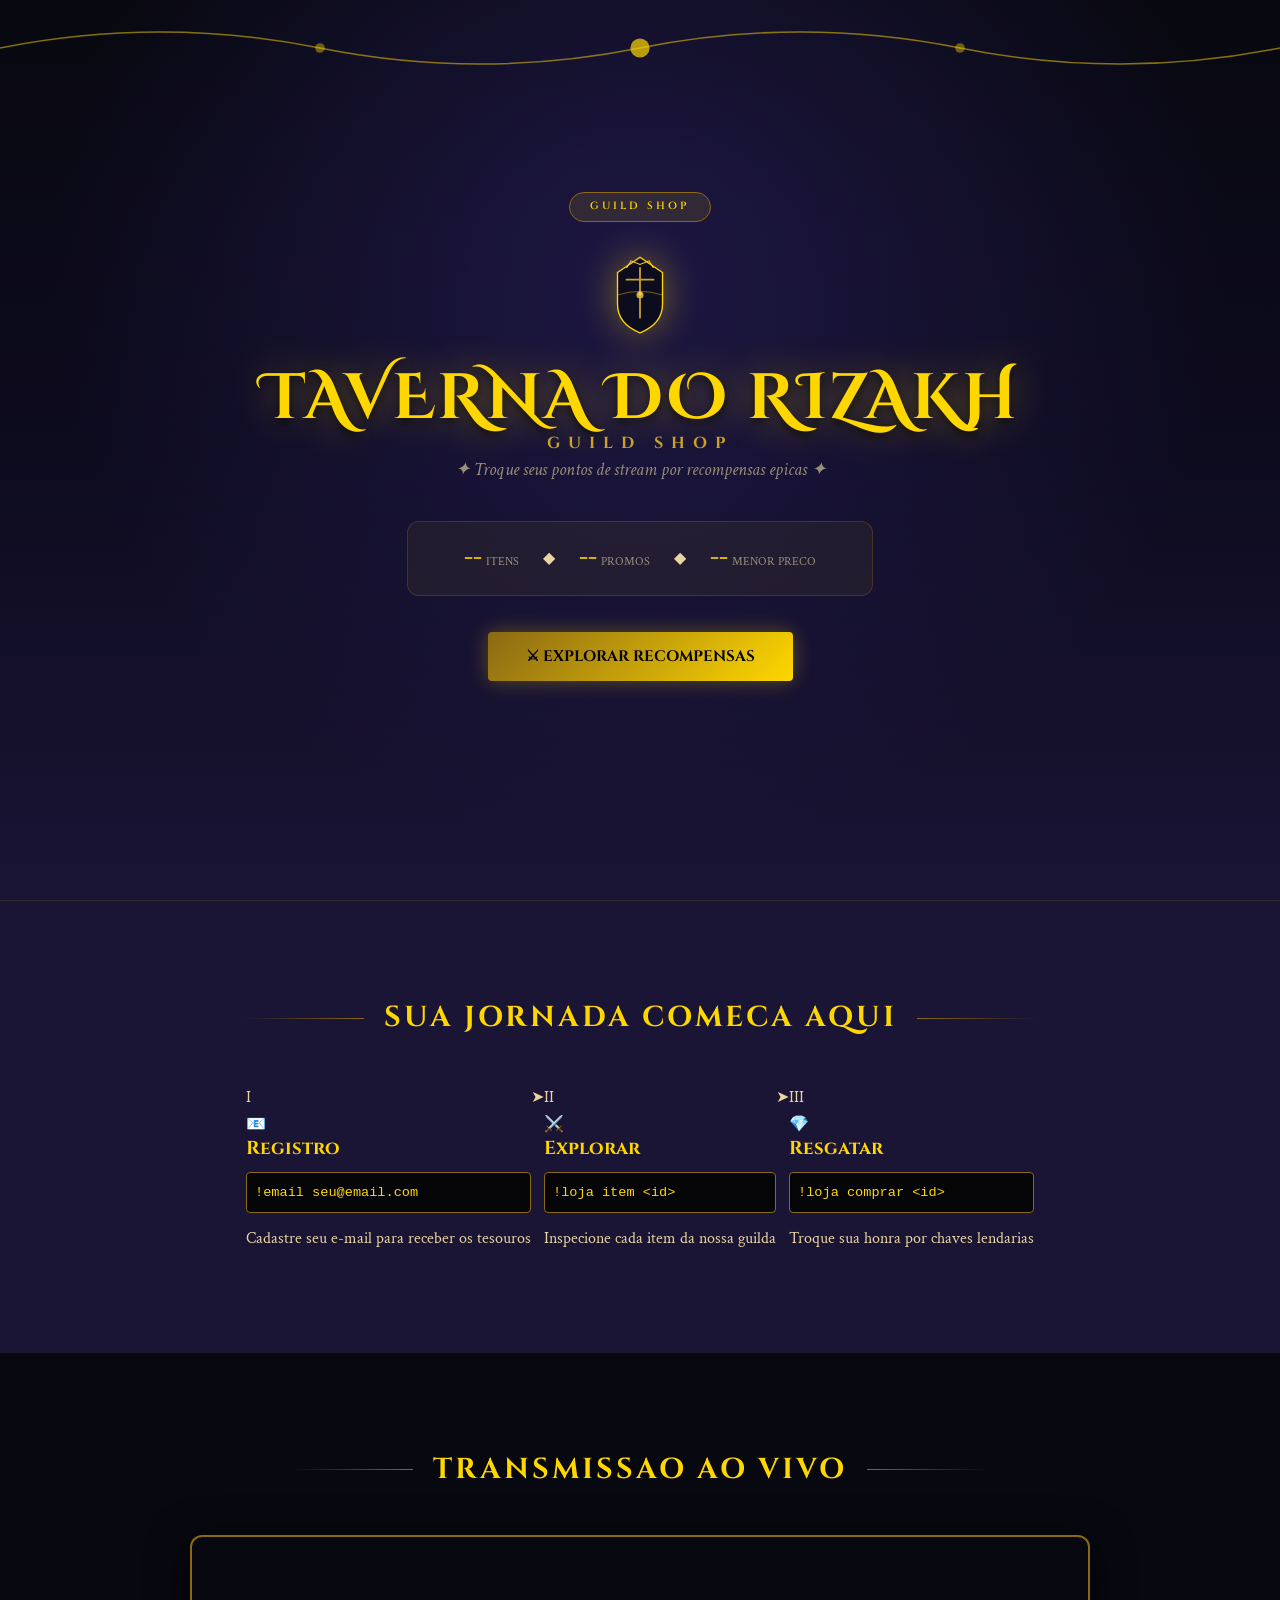
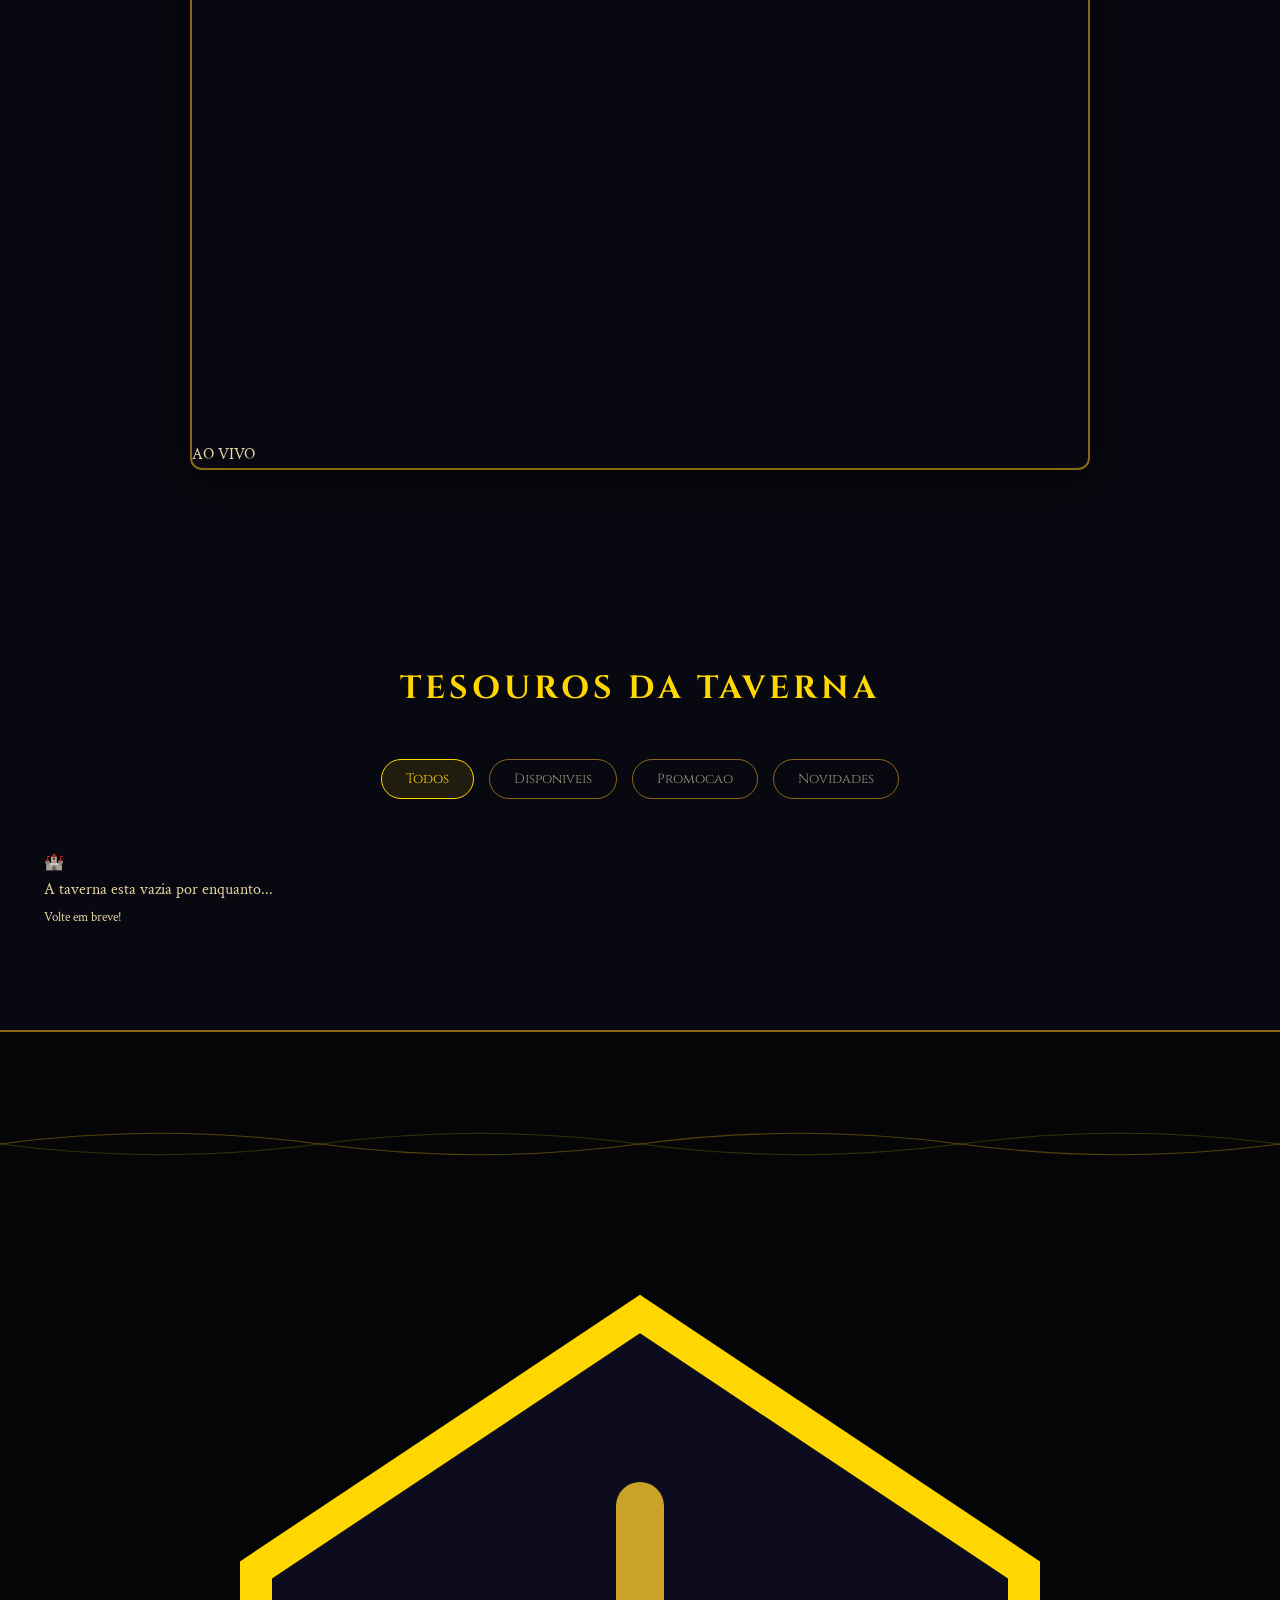
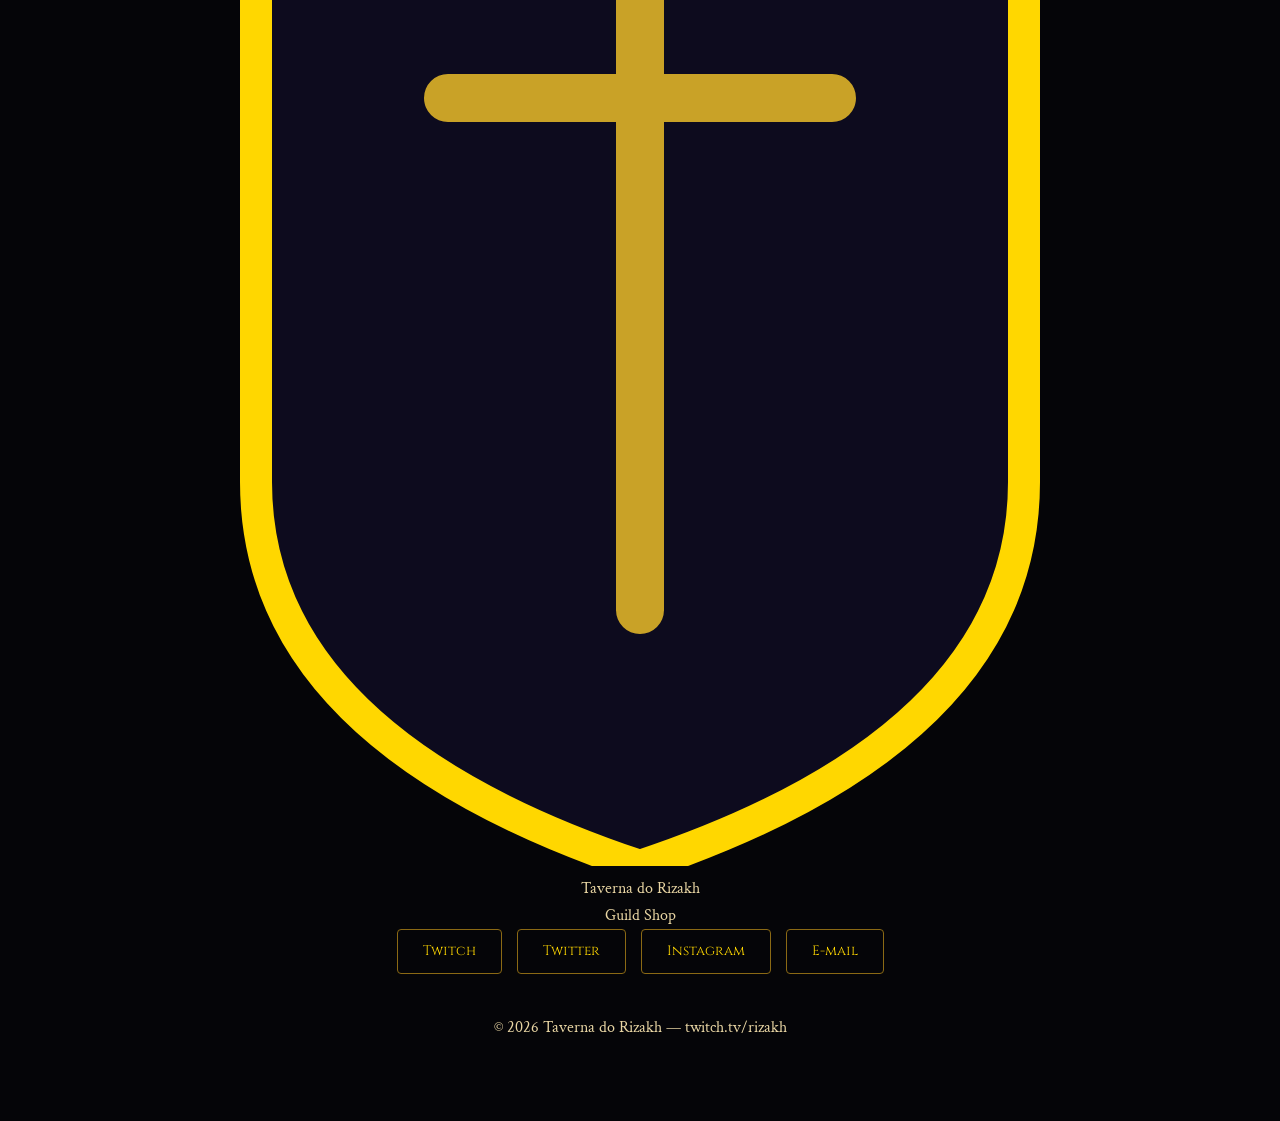
==== commit c0a8afb2: "Update premium site" ====
--- a/public/index.html
+++ b/public/index.html
@@ -4,41 +4,50 @@
   <meta charset="UTF-8" />
   <meta name="viewport" content="width=device-width, initial-scale=1.0" />
   <title>Taverna do Rizakh — Guild Shop</title>
-
   <link rel="preconnect" href="https://fonts.googleapis.com" />
   <link href="https://fonts.googleapis.com/css2?family=Cinzel:wght@400;600;700;900&family=Cinzel+Decorative:wght@700&family=Crimson+Text:ital,wght@0,400;0,600;1,400&display=swap" rel="stylesheet" />
   <link rel="stylesheet" href="style.css" />
 </head>
 <body>
 
-  <!-- ═══ HERO ═══ -->
+  <!-- HERO -->
   <header class="hero">
+    <div class="hero-bg-pattern"></div>
+    <div class="hero-glow"></div>
     <div class="hero-ornament-top">
-      <svg viewBox="0 0 200 20" xmlns="http://www.w3.org/2000/svg">
-        <path d="M0 10 Q25 0 50 10 T100 10 T150 10 T200 10" stroke="#ffd700" stroke-width="1" fill="none" opacity=".4"/>
-        <circle cx="100" cy="10" r="4" fill="#ffd700" opacity=".6"/>
+      <svg viewBox="0 0 400 20" xmlns="http://www.w3.org/2000/svg" preserveAspectRatio="none">
+        <path d="M0 10 Q50 0 100 10 T200 10 T300 10 T400 10" stroke="#ffd700" stroke-width="0.5" fill="none" opacity=".5"/>
+        <circle cx="200" cy="10" r="3" fill="#ffd700" opacity=".7"/>
+        <circle cx="100" cy="10" r="1.5" fill="#ffd700" opacity=".4"/>
+        <circle cx="300" cy="10" r="1.5" fill="#ffd700" opacity=".4"/>
       </svg>
     </div>
 
     <div class="hero-content">
       <div class="hero-badge">GUILD SHOP</div>
-
       <div class="hero-emblem">
-        <svg viewBox="0 0 80 80" xmlns="http://www.w3.org/2000/svg">
-          <path d="M40 5 L65 18 L65 45 Q65 65 40 75 Q15 65 15 45 L15 18 Z" fill="#1a1040" stroke="#ffd700" stroke-width="2"/>
-          <path d="M40 14 L40 58 M32 24 L48 24" stroke="#c9a227" stroke-width="2.5" stroke-linecap="round"/>
+        <svg viewBox="0 0 100 100" xmlns="http://www.w3.org/2000/svg">
+          <defs>
+            <radialGradient id="gemGrad" cx="50%" cy="30%" r="70%">
+              <stop offset="0%" stop-color="#ffe066"/>
+              <stop offset="100%" stop-color="#c9a227"/>
+            </radialGradient>
+          </defs>
+          <path d="M50 8 L75 25 L75 60 Q75 82 50 92 Q25 82 25 60 L25 25 Z" fill="#0d0b1e" stroke="#ffd700" stroke-width="1.5"/>
+          <path d="M50 20 L50 75 M35 33 L65 33" stroke="#c9a227" stroke-width="2" stroke-linecap="round"/>
+          <path d="M25 50 Q50 42 75 50" stroke="#ffd700" stroke-width="0.8" fill="none" opacity=".6"/>
+          <path d="M35 20 L40 12 L50 16 L60 12 L65 20" stroke="#ffd700" stroke-width="1.2" fill="none"/>
+          <circle cx="50" cy="50" r="4" fill="url(#gemGrad)" opacity=".9"/>
         </svg>
       </div>
-
       <h1 class="hero-title">
         <span class="hero-title-main">Taverna do Rizakh</span>
-        <span class="hero-title-sub">Recompensas Epicas</span>
+        <span class="hero-title-sub">Guild Shop</span>
       </h1>
-
       <p class="hero-tagline">
-        <span class="rune-char">*</span>
-        Troque seus pontos de stream por tesouros lendarios
-        <span class="rune-char">*</span>
+        <span class="rune">✦</span>
+        Troque seus pontos de stream por recompensas epicas
+        <span class="rune">✦</span>
       </p>
 
       <div class="hero-stats">
@@ -46,135 +55,159 @@
           <span class="stat-value" id="stat-produtos">--</span>
           <span class="stat-label">Itens</span>
         </div>
-        <div class="stat-divider">+</div>
+        <div class="stat-sep">◆</div>
         <div class="stat-item">
           <span class="stat-value" id="stat-promocoes">--</span>
           <span class="stat-label">Promos</span>
         </div>
-      </div>
-
-      <div class="hero-actions">
-        <!-- Botão Catálogo centralizado e moderno -->
-        <button class="btn-hero-scroll" onclick="document.getElementById('shop').scrollIntoView({behavior:'smooth'})">
-          📜 Explorar Catalogo
-        </button>
-      </div>
+        <div class="stat-sep">◆</div>
+        <div class="stat-item">
+          <span class="stat-value" id="stat-pts-min">--</span>
+          <span class="stat-label">Menor Preco</span>
+        </div>
+      </div>
+
+      <button class="btn-hero-scroll" onclick="document.getElementById('shop').scrollIntoView({behavior:'smooth'})">
+        <span class="btn-icon">⚔</span> Explorar Recompensas
+      </button>
+    </div>
+
+    <div class="hero-ornament-bottom">
+      <svg viewBox="0 0 400 20" xmlns="http://www.w3.org/2000/svg" preserveAspectRatio="none">
+        <path d="M0 10 Q50 20 100 10 T200 10 T300 10 T400 10" stroke="#ffd700" stroke-width="0.5" fill="none" opacity=".5"/>
+      </svg>
     </div>
   </header>
 
-  <!-- ═══ COMO PARTICIPAR ═══ -->
+  <!-- COMO PARTICIPAR -->
   <section class="how-section">
     <div class="container">
       <h2 class="section-title-decorated">
         <span class="title-line"></span>
-        Sua Jornada Começa Aqui
+        Sua Jornada Comeca Aqui
         <span class="title-line"></span>
       </h2>
-
       <div class="steps-rpg">
-        <div class="step-rpg">
-          <div class="step-rune">I</div>
-          <div class="step-icon-wrap">📧</div>
+        <div class="step-card">
+          <div class="step-number">I</div>
+          <div class="step-icon">📧</div>
           <h3>Registro</h3>
           <div class="step-cmd">!email seu@email.com</div>
-          <p>Prepare sua conta para receber os tesouros</p>
-        </div>
-        <div class="step-connector">
-          <svg viewBox="0 0 40 10"><path d="M0 5 L40 5" stroke="#ffd700" stroke-width="1" stroke-dasharray="3 2" opacity=".4"/></svg>
-        </div>
-        <div class="step-rpg">
-          <div class="step-rune">II</div>
-          <div class="step-icon-wrap">⚔️</div>
+          <p>Cadastre seu e-mail para receber os tesouros</p>
+        </div>
+        <div class="step-arrow">➤</div>
+        <div class="step-card">
+          <div class="step-number">II</div>
+          <div class="step-icon">⚔️</div>
           <h3>Explorar</h3>
           <div class="step-cmd">!loja item &lt;id&gt;</div>
           <p>Inspecione cada item da nossa guilda</p>
         </div>
-        <div class="step-connector">
-          <svg viewBox="0 0 40 10"><path d="M0 5 L40 5" stroke="#ffd700" stroke-width="1" stroke-dasharray="3 2" opacity=".4"/></svg>
-        </div>
-        <div class="step-rpg">
-          <div class="step-rune">III</div>
-          <div class="step-icon-wrap">💰</div>
+        <div class="step-arrow">➤</div>
+        <div class="step-card">
+          <div class="step-number">III</div>
+          <div class="step-icon">💎</div>
           <h3>Resgatar</h3>
           <div class="step-cmd">!loja comprar &lt;id&gt;</div>
-          <p>Troque sua honra (pontos) por chaves</p>
+          <p>Troque sua honra por chaves lendarias</p>
         </div>
       </div>
     </div>
   </section>
 
-  <!-- ═══ LIVE SECTION ═══ -->
+  <!-- TWITCH LIVE -->
   <section class="live-section">
     <div class="container">
       <h2 class="section-title-decorated">
         <span class="title-line"></span>
-        <a href="https://twitch.tv/rizakh" target="_blank" class="live-link">📺 Transmissao Ao Vivo</a>
+        <a href="https://twitch.tv/rizakh" target="_blank" class="live-link">Transmissao Ao Vivo</a>
         <span class="title-line"></span>
       </h2>
-
       <div class="player-frame">
-        <div class="player-frame-corner tl"></div><div class="player-frame-corner tr"></div>
-        <div class="player-frame-corner bl"></div><div class="player-frame-corner br"></div>
+        <div class="frame-corner tl"></div>
+        <div class="frame-corner tr"></div>
+        <div class="frame-corner bl"></div>
+        <div class="frame-corner br"></div>
         <div class="player-wrapper">
-          <iframe id="twitch-player" src="" frameborder="0" allowfullscreen allow="autoplay; fullscreen" scrolling="no"></iframe>
+          <iframe id="twitch-player" src="" frameborder="0" allowfullscreen allow="autoplay; fullscreen"></iframe>
+        </div>
+        <div class="player-badge">
+          <span class="live-dot"></span>AO VIVO
         </div>
       </div>
     </div>
   </section>
 
-  <!-- ═══ SHOP ═══ -->
+  <!-- SHOP -->
   <section class="shop-section" id="shop">
     <div class="container">
       <div class="shop-title-wrap">
-        <div class="ornament-divider"><svg viewBox="0 0 200 20"><path d="M0 10 L200 10" stroke="#ffd700" stroke-width="1" opacity=".3"/></svg></div>
+        <div class="ornament-line"></div>
         <h2 class="shop-title">Tesouros da Taverna</h2>
-        <div class="ornament-divider"><svg viewBox="0 0 200 20"><path d="M0 10 L200 10" stroke="#ffd700" stroke-width="1" opacity=".3"/></svg></div>
+        <div class="ornament-line"></div>
       </div>
 
       <div class="filter-bar">
         <button class="filter-btn active" data-filter="all">Todos</button>
         <button class="filter-btn" data-filter="disponivel">Disponiveis</button>
-        <button class="filter-btn" data-filter="sale">Em Promoção</button>
-      </div>
-
-      <div id="pagination-info" class="pagination-info" style="display:none"></div>
+        <button class="filter-btn" data-filter="sale">Promocao</button>
+        <button class="filter-btn" data-filter="novo">Novidades</button>
+      </div>
+
+      <div id="pagination-info" class="pagination-info"></div>
       <div id="shop-grid" class="shop-grid"></div>
 
-      <div id="pagination-controls" class="pagination-controls" style="display:none">
-        <button id="btn-prev" class="btn-page" onclick="goPage(-1)">Anterior</button>
+      <div id="pagination-controls" class="pagination-controls">
+        <button id="btn-prev" class="btn-page" onclick="goPage(-1)">◄ Anterior</button>
         <div id="page-dots" class="page-dots"></div>
-        <button id="btn-next" class="btn-page" onclick="goPage(1)">Proxima</button>
+        <button id="btn-next" class="btn-page" onclick="goPage(1)">Proxima ►</button>
       </div>
 
       <div id="empty-state" class="empty-state" style="display:none">
-        <p>A taverna está vazia por enquanto... Volte mais tarde!</p>
+        <div class="empty-icon">🏰</div>
+        <p>A taverna esta vazia por enquanto...</p>
+        <small>Volte em breve!</small>
       </div>
     </div>
   </section>
 
-  <!-- ═══ FOOTER ═══ -->
+  <!-- FOOTER -->
   <footer class="footer">
-    <div class="container footer-content">
+    <div class="footer-ornament">
+      <svg viewBox="0 0 600 30" xmlns="http://www.w3.org/2000/svg" preserveAspectRatio="none">
+        <path d="M0 15 Q75 5 150 15 T300 15 T450 15 T600 15" stroke="#ffd700" stroke-width="0.5" fill="none" opacity=".3"/>
+        <path d="M0 15 Q75 25 150 15 T300 15 T450 15 T600 15" stroke="#ffd700" stroke-width="0.5" fill="none" opacity=".2"/>
+      </svg>
+    </div>
+    <div class="footer-inner">
       <div class="footer-brand">
-        <div class="footer-title">Taverna do Rizakh</div>
-      </div>
-
+        <svg class="footer-gem" viewBox="0 0 40 40" xmlns="http://www.w3.org/2000/svg">
+          <path d="M20 4 L32 12 L32 28 Q32 36 20 40 Q8 36 8 28 L8 12 Z" fill="#0d0b1e" stroke="#ffd700" stroke-width="1"/>
+          <path d="M20 10 L20 32 M14 16 L26 16" stroke="#c9a227" stroke-width="1.5" stroke-linecap="round"/>
+        </svg>
+        <div>
+          <div class="footer-title">Taverna do Rizakh</div>
+          <div class="footer-subtitle">Guild Shop</div>
+        </div>
+      </div>
       <div class="footer-social">
         <a href="https://twitch.tv/rizakh" target="_blank" class="social-btn twitch">Twitch</a>
         <a href="https://twitter.com/rizakhtv" target="_blank" class="social-btn twitter">Twitter</a>
         <a href="https://instagram.com/rizakhtv" target="_blank" class="social-btn instagram">Instagram</a>
         <a href="mailto:rizakh.rph@gmail.com" class="social-btn email">E-mail</a>
       </div>
-
-      <div class="footer-copyright">
-        © 2026 Taverna do Rizakh | Todos os direitos reservados.
-      </div>
+      <div class="footer-copy">© 2026 Taverna do Rizakh — twitch.tv/rizakh</div>
     </div>
   </footer>
 
   <div id="toast" class="toast"></div>
 
-  <script id="produtos-data" type="application/json">[]</script>
+  <script id="produtos-data" type="application/json">
+[
+  {"id":"0","nome":"Elden Ring","preco":10000,"precoFinal":10000,"desconto":0,"youtubeId":"E3Huy2cdih0","status":"vendido","compradoPor":"rizakh","dataCompraBr":"07/04/2026","isNovo":false,"estoque":0,"dataAdicBr":"07/04/2026"},
+  {"id":"1","nome":"Hollow Knight","preco":1000,"precoFinal":1000,"desconto":0,"youtubeId":"","status":"disponivel","compradoPor":"","dataCompraBr":"","isNovo":false,"estoque":1,"dataAdicBr":"07/04/2026"}
+]
+  </script>
   <script src="app.js"></script>
 </body>
 </html>
--- a/public/style.css
+++ b/public/style.css
@@ -49,16 +49,6 @@
 a { color: var(--gold); text-decoration: none; transition: opacity var(--transition); }
 a:hover { opacity: .75; }
 
-code {
-  background: rgba(255,215,0,.08);
-  color: var(--gold);
-  padding: 2px 9px;
-  border-radius: 4px;
-  font-size: .9em;
-  font-family: 'Courier New', monospace;
-  border: 1px solid rgba(255,215,0,.15);
-}
-
 .container { max-width: 1240px; margin: 0 auto; padding: 0 24px; }
 
 /* ═══ TYPOGRAPHY ═══ */
@@ -68,7 +58,7 @@
   line-height: 1.2;
 }
 
-/* ═══ SECTION TITLE ═══ */
+/* ═══ SECTION TITLE DECORATED ═══ */
 .section-title-decorated {
   font-family: 'Cinzel', serif;
   font-size: clamp(1.3rem, 3vw, 1.8rem);
@@ -102,36 +92,20 @@
   justify-content: center;
   text-align: center;
   padding: 80px 24px;
-  background:
+  background: 
     radial-gradient(ellipse at 50% 30%, rgba(42,32,96,.6) 0%, transparent 65%),
     linear-gradient(180deg, var(--void) 0%, var(--deep-purple) 50%, var(--royal-purple) 100%);
   overflow: hidden;
 }
 
-/* BG Pattern */
-.hero::before {
-  content: '';
-  position: absolute; inset: 0;
-  background-image:
-    radial-gradient(circle at 20% 50%, rgba(255,215,0,.03) 0%, transparent 40%),
-    radial-gradient(circle at 80% 20%, rgba(139,105,20,.05) 0%, transparent 35%),
-    url("data:image/svg+xml,%3Csvg width='60' height='60' viewBox='0 0 60 60' xmlns='http://www.w3.org/2000/svg'%3E%3Cg fill='none'%3E%3Cg fill='%23ffd700' fill-opacity='0.025'%3E%3Cpath d='M36 34v-4h-2v4h-4v2h4v4h2v-4h4v-2h-4zm0-30V0h-2v4h-4v2h4v4h2V6h4V4h-4zM6 34v-4H4v4H0v2h4v4h2v-4h4v-2H6zM6 4V0H4v4H0v2h4v4h2V6h4V4H6z'/%3E%3C/g%3E%3C/g%3E%3C/svg%3E");
-  pointer-events: none;
-}
-
-.hero-ornament-top,
-.hero-ornament-bottom {
-  position: absolute; left: 0; right: 0;
-  pointer-events: none;
-}
-.hero-ornament-top { top: 16px; }
-.hero-ornament-bottom { bottom: 16px; }
-.hero-ornament-top svg,
-.hero-ornament-bottom svg { width: 100%; display: block; }
+.hero-ornament-top {
+  position: absolute; top: 16px; left: 0; right: 0;
+}
+.hero-ornament-top svg { width: 100%; display: block; }
 
 .hero-content {
   position: relative;
-  z-index: 1;
+  z-index: 2;
   display: flex;
   flex-direction: column;
   align-items: center;
@@ -165,28 +139,23 @@
   50%       { transform: translateY(-10px); }
 }
 
-.hero-title {
-  display: flex;
-  flex-direction: column;
-  gap: 4px;
-  margin-bottom: 20px;
-}
 .hero-title-main {
   font-family: 'Cinzel Decorative', 'Cinzel', serif;
   font-size: clamp(2.2rem, 7vw, 4rem);
   color: var(--gold);
-  text-shadow:
-    0 0 40px rgba(255,215,0,.4),
-    0 4px 8px rgba(0,0,0,.8);
+  text-shadow: 0 0 40px rgba(255,215,0,.4), 0 4px 8px rgba(0,0,0,.8);
   letter-spacing: 2px;
   line-height: 1.1;
-}
+  text-transform: uppercase;
+}
+
 .hero-title-sub {
   font-family: 'Cinzel', serif;
   font-size: clamp(.8rem, 2vw, 1rem);
   color: var(--gold-dim);
   letter-spacing: 8px;
   text-transform: uppercase;
+  display: block;
 }
 
 .hero-tagline {
@@ -195,9 +164,9 @@
   margin-bottom: 36px;
   font-style: italic;
 }
+
 .rune-char { color: var(--gold-dim); margin: 0 8px; }
 
-/* Stats */
 .hero-stats {
   display: flex;
   align-items: center;
@@ -207,92 +176,36 @@
   border-radius: var(--radius);
   padding: 16px 32px;
   margin-bottom: 36px;
-  flex-wrap: wrap;
-  justify-content: center;
-}
-.stat-item {
-  display: flex;
-  flex-direction: column;
-  align-items: center;
-  gap: 2px;
-  padding: 0 24px;
-}
-.stat-value {
-  font-family: 'Cinzel', serif;
-  font-size: 1.5rem;
+}
+.stat-item { padding: 0 24px; text-align: center; }
+.stat-value { font-family: 'Cinzel', serif; font-size: 1.5rem; color: var(--gold); font-weight: 700; }
+.stat-label { font-size: .72rem; color: var(--cream-dim); text-transform: uppercase; }
+.stat-divider { color: var(--gold-dark); opacity: .5; }
+
+.btn-hero-scroll {
+  padding: 14px 38px;
+  background: linear-gradient(135deg, var(--gold-dark), var(--gold));
+  color: var(--black);
+  border: none;
+  border-radius: 4px;
+  font-family: 'Cinzel', serif;
   font-weight: 700;
-  color: var(--gold);
-}
-.stat-label {
-  font-size: .72rem;
-  color: var(--cream-dim);
-  text-transform: uppercase;
-  letter-spacing: 1px;
-  font-family: 'Cinzel', serif;
-}
-.stat-divider {
-  color: var(--gold-dark);
-  font-size: .8rem;
-  opacity: .5;
-}
-
-.hero-actions {
-  display: flex;
-  gap: 16px;
-  flex-wrap: wrap;
-  justify-content: center;
-}
-
-.btn-hero-live {
-  display: inline-flex;
-  align-items: center;
-  gap: 10px;
-  padding: 14px 32px;
-  background: #9146ff;
-  color: #fff;
-  border-radius: 50px;
-  font-family: 'Cinzel', serif;
-  font-size: .9rem;
-  font-weight: 600;
-  letter-spacing: 1px;
-  transition: transform var(--transition), box-shadow var(--transition);
-  box-shadow: 0 4px 20px rgba(145,70,255,.4);
-}
-.btn-hero-live:hover { transform: translateY(-2px); box-shadow: 0 8px 30px rgba(145,70,255,.5); opacity: 1; }
-
-.btn-hero-scroll {
-  display: inline-flex;
-  align-items: center;
-  gap: 8px;
-  padding: 13px 28px;
-  background: transparent;
-  color: var(--gold);
-  border: 1px solid var(--gold-dark);
-  border-radius: 50px;
-  font-family: 'Cinzel', serif;
-  font-size: .85rem;
-  font-weight: 600;
+  font-size: .95rem;
   cursor: pointer;
   transition: all var(--transition);
+  box-shadow: 0 0 20px rgba(255,215,0,.3);
+  text-transform: uppercase;
 }
 .btn-hero-scroll:hover {
-  background: rgba(255,215,0,.08);
-  border-color: var(--gold);
+  transform: translateY(-3px);
+  box-shadow: 0 0 40px rgba(255,215,0,.5);
 }
 
 /* ═══ HOW TO PARTICIPATE ═══ */
 .how-section {
-  padding: 80px 0;
+  padding: 100px 0;
   background: var(--royal-purple);
-  border-top: 1px solid rgba(139,105,20,.2);
-  border-bottom: 1px solid rgba(139,105,20,.2);
-  position: relative;
-}
-.how-section::before {
-  content: '';
-  position: absolute; inset: 0;
-  background: radial-gradient(ellipse at 50% 0%, rgba(42,32,96,.3) 0%, transparent 70%);
-  pointer-events: none;
+  border-top: 1px solid rgba(255,215,0,.1);
 }
 
 .steps-rpg {
@@ -305,74 +218,43 @@
 
 .step-rpg {
   flex: 1;
-  min-width: 160px;
-  max-width: 220px;
-  display: flex;
-  flex-direction: column;
-  align-items: center;
+  min-width: 200px;
+  max-width: 280px;
   text-align: center;
-  padding: 24px 16px;
-  position: relative;
+  padding: 24px;
 }
 
 .step-rune {
   font-family: 'Cinzel', serif;
-  font-size: .65rem;
-  font-weight: 700;
+  font-size: .7rem;
   color: var(--gold-dark);
-  background: rgba(255,215,0,.08);
   border: 1px solid var(--gold-dark);
   border-radius: 50%;
-  width: 28px; height: 28px;
-  display: flex;
-  align-items: center;
-  justify-content: center;
-  margin-bottom: 10px;
-}
-
-.step-icon-wrap { font-size: 2.2rem; margin-bottom: 10px; }
-
-.step-rpg h3 {
-  font-family: 'Cinzel', serif;
-  font-size: .95rem;
-  color: var(--gold);
-  margin-bottom: 8px;
-  font-weight: 600;
-}
+  width: 30px; height: 30px;
+  display: flex; align-items: center; justify-content: center;
+  margin: 0 auto 15px;
+}
+
+.step-icon-wrap { font-size: 2.5rem; margin-bottom: 15px; }
 
 .step-cmd {
-  background: rgba(255,215,0,.08);
-  border: 1px solid rgba(255,215,0,.2);
-  border-radius: 6px;
-  padding: 6px 12px;
-  font-size: .8rem;
-  color: var(--gold-light);
+  background: var(--black);
+  border: 1px solid var(--gold-dark);
+  padding: 8px;
+  border-radius: 4px;
   font-family: 'Courier New', monospace;
-  margin-bottom: 8px;
-  width: 100%;
-}
-
-.step-rpg p {
-  font-size: .88rem;
-  color: var(--cream-dim);
-  line-height: 1.5;
-}
-
-.step-connector {
-  display: flex;
-  align-items: center;
-  padding-top: 60px;
-  width: 60px;
-  flex-shrink: 0;
-}
-.step-connector svg { width: 100%; }
-
-/* ═══ LIVE / TWITCH EMBED ═══ */
-.live-section {
-  padding: 80px 0;
-  background: var(--deep-purple);
-  position: relative;
-}
+  color: var(--gold);
+  font-size: .85rem;
+  margin: 12px 0;
+}
+
+.step-connector { padding-top: 60px; opacity: .4; }
+
+/* ═══ LIVE SECTION ═══ */
+.live-section { padding: 100px 0; background: var(--void); }
+
+.live-link { color: var(--gold); text-decoration: none; }
+.live-link:hover { opacity: .7; }
 
 .player-frame {
   position: relative;
@@ -381,491 +263,108 @@
   border: 2px solid var(--gold-dark);
   border-radius: var(--radius);
   overflow: hidden;
-  box-shadow: 0 0 60px rgba(139,105,20,.2), var(--shadow);
-  background: #000;
-}
-
-/* Cantos decorativos do frame */
+  box-shadow: var(--shadow);
+}
+
 .player-frame-corner {
-  position: absolute;
-  width: 20px; height: 20px;
-  z-index: 2;
-  pointer-events: none;
+  position: absolute; width: 20px; height: 20px; z-index: 2;
 }
 .player-frame-corner.tl { top: -2px; left: -2px; border-top: 3px solid var(--gold); border-left: 3px solid var(--gold); }
 .player-frame-corner.tr { top: -2px; right: -2px; border-top: 3px solid var(--gold); border-right: 3px solid var(--gold); }
 .player-frame-corner.bl { bottom: -2px; left: -2px; border-bottom: 3px solid var(--gold); border-left: 3px solid var(--gold); }
 .player-frame-corner.br { bottom: -2px; right: -2px; border-bottom: 3px solid var(--gold); border-right: 3px solid var(--gold); }
 
-.player-wrapper {
-  aspect-ratio: 16 / 9;
-  position: relative;
-}
-.player-wrapper iframe {
-  position: absolute; inset: 0;
-  width: 100%; height: 100%;
-  border: none;
-  display: block;
-}
-
-.player-live-badge {
-  position: absolute;
-  top: 12px; right: 12px;
-  background: var(--crimson);
-  color: #fff;
-  padding: 4px 14px;
-  border-radius: 50px;
-  font-family: 'Cinzel', serif;
-  font-size: .7rem;
-  font-weight: 700;
-  letter-spacing: 2px;
-  display: flex;
-  align-items: center;
-  gap: 6px;
-  z-index: 3;
-}
-.live-dot {
-  width: 7px; height: 7px;
-  background: #fff;
-  border-radius: 50%;
-  animation: pulse 1.5s ease-in-out infinite;
-}
-@keyframes pulse { 0%, 100% { opacity: 1; } 50% { opacity: .3; } }
-
-/* ═══ SHOP ═══ */
-.shop-section {
-  padding: 80px 0 100px;
-  background:
-    radial-gradient(ellipse at 50% 0%, rgba(42,32,96,.4) 0%, transparent 60%),
-    var(--void);
-}
+.player-wrapper { aspect-ratio: 16/9; position: relative; }
+.player-wrapper iframe { position: absolute; inset: 0; width: 100%; height: 100%; }
+
+/* ═══ SHOP SECTION ═══ */
+.shop-section { padding: 100px 0; }
 
 .shop-title-wrap {
-  display: flex;
-  align-items: center;
-  justify-content: center;
-  gap: 20px;
-  margin-bottom: 40px;
-  flex-wrap: wrap;
-}
-.ornament-divider { display: flex; align-items: center; }
-.ornament-divider svg { width: 120px; }
+  display: flex; align-items: center; justify-content: center; gap: 20px; margin-bottom: 50px;
+}
+.ornament-divider svg { width: 150px; }
 .shop-title {
-  font-family: 'Cinzel', serif;
-  font-size: clamp(1.4rem, 3vw, 2rem);
-  color: var(--gold);
-  text-align: center;
-  letter-spacing: 3px;
-  text-transform: uppercase;
-  text-shadow: 0 0 30px rgba(255,215,0,.3);
-}
-
-/* Filter bar */
-.filter-bar {
-  display: flex;
-  gap: 10px;
-  justify-content: center;
-  flex-wrap: wrap;
-  margin-bottom: 44px;
-}
+  font-family: 'Cinzel', serif; font-size: 2rem; color: var(--gold); letter-spacing: 4px; text-transform: uppercase;
+}
+
+.filter-bar { display: flex; justify-content: center; gap: 15px; margin-bottom: 50px; }
 .filter-btn {
-  padding: 8px 22px;
-  background: transparent;
-  border: 1px solid var(--gold-dark);
-  color: var(--cream-dim);
-  border-radius: 50px;
-  font-family: 'Cinzel', serif;
-  font-size: .78rem;
-  cursor: pointer;
-  transition: all var(--transition);
-  letter-spacing: .5px;
-}
-.filter-btn:hover, .filter-btn.active {
-  background: rgba(255,215,0,.1);
-  border-color: var(--gold);
-  color: var(--gold);
-}
-
-/* Grid */
-.shop-grid {
-  display: grid;
-  grid-template-columns: repeat(auto-fill, minmax(300px, 1fr));
-  gap: 28px;
-}
+  padding: 10px 24px; background: transparent; border: 1px solid var(--gold-dark);
+  color: var(--cream-dim); border-radius: 50px; font-family: 'Cinzel', serif; cursor: pointer; transition: all var(--transition);
+}
+.filter-btn.active, .filter-btn:hover { background: rgba(255,215,0,.1); border-color: var(--gold); color: var(--gold); }
+
+.shop-grid { display: grid; grid-template-columns: repeat(auto-fill, minmax(300px, 1fr)); gap: 30px; }
 
 /* ─── PRODUCT CARD ─── */
 .product-card {
-  background: var(--card-bg);
-  border: 1px solid var(--card-border);
-  border-radius: var(--radius);
-  overflow: hidden;
-  display: flex;
-  flex-direction: column;
-  position: relative;
-  transition: transform var(--transition), box-shadow var(--transition), border-color var(--transition);
-}
-.product-card:hover {
-  transform: translateY(-8px);
-  box-shadow: 0 24px 60px rgba(0,0,0,.8), 0 0 30px rgba(255,215,0,.08);
-  border-color: var(--gold-dark);
-}
-.product-card.sold {
-  opacity: .5;
-  filter: grayscale(.6);
-}
-
-/* Card rarity glow on hover */
-.product-card::before {
-  content: '';
-  position: absolute; inset: -1px;
-  border-radius: var(--radius);
-  background: linear-gradient(135deg, rgba(255,215,0,.15), transparent 50%);
-  opacity: 0;
-  transition: opacity var(--transition);
-  pointer-events: none;
-  z-index: 0;
-}
-.product-card:hover::before { opacity: 1; }
-
-/* Tags */
-.card-tags {
-  position: absolute; top: 10px; left: 10px;
-  display: flex; gap: 6px; flex-wrap: wrap; z-index: 2;
-}
-.tag {
-  font-family: 'Cinzel', serif;
-  font-size: .6rem; font-weight: 700;
-  padding: 3px 10px; border-radius: 50px;
-  letter-spacing: .5px; text-transform: uppercase;
-}
-.tag-novo   { background: var(--jade); color: #fff; }
-.tag-sale   { background: var(--crimson); color: #fff; }
-.tag-sold   { background: var(--gray-sold); color: #ccc; }
-
-/* Video */
-.card-video {
-  width: 100%; aspect-ratio: 16/9;
-  background: #000;
-  position: relative; overflow: hidden;
-  flex-shrink: 0;
-}
-.card-video iframe { width: 100%; height: 100%; border: none; display: block; }
-.video-placeholder {
-  width: 100%; height: 100%;
-  background: linear-gradient(135deg, var(--royal-purple), var(--deep-purple));
-  display: flex; flex-direction: column;
-  align-items: center; justify-content: center;
-  color: var(--gold-dark); font-size: 2.2rem; gap: 8px;
-}
-.video-placeholder span { font-size: .78rem; font-family: 'Cinzel', serif; color: var(--cream-dim); }
-
-/* Card body */
-.card-body {
-  padding: 20px;
-  display: flex; flex-direction: column; flex: 1; gap: 12px;
-  position: relative; z-index: 1;
-}
-
-.card-id {
-  font-size: .68rem;
-  color: var(--gold-dark);
-  font-family: 'Courier New', monospace;
-  letter-spacing: 1px;
-  text-transform: uppercase;
-}
-
-.card-name {
-  font-family: 'Cinzel', serif;
-  font-size: 1.05rem;
-  color: var(--gold);
-  line-height: 1.3;
-  font-weight: 600;
-}
-
-.card-price { display: flex; align-items: center; gap: 10px; flex-wrap: wrap; }
+  background: var(--card-bg); border: 1px solid var(--card-border); border-radius: var(--radius);
+  overflow: hidden; display: flex; flex-direction: column; transition: all var(--transition); position: relative;
+}
+.product-card:hover { transform: translateY(-10px); border-color: var(--gold-dark); box-shadow: var(--shadow); }
+.product-card.sold { opacity: .6; filter: grayscale(.5); }
+
+.card-tags { position: absolute; top: 12px; left: 12px; z-index: 2; display: flex; gap: 8px; }
+.tag { padding: 4px 12px; border-radius: 4px; font-family: 'Cinzel', serif; font-size: .65rem; font-weight: 700; color: #fff; text-transform: uppercase; }
+.tag-novo { background: var(--jade); }
+.tag-sale { background: var(--crimson); }
+.tag-sold { background: var(--gray-sold); }
+
+.card-video { aspect-ratio: 16/9; background: #000; overflow: hidden; }
+.card-video iframe { width: 100%; height: 100%; border: none; }
+
+.card-body { padding: 25px; flex: 1; display: flex; flex-direction: column; gap: 15px; }
+.card-id { font-family: 'Courier New', monospace; font-size: .75rem; color: var(--gold-dark); }
+.card-name { font-family: 'Cinzel', serif; font-size: 1.25rem; color: var(--gold); font-weight: 700; line-height: 1.3; }
+
+.card-price { display: flex; align-items: center; gap: 12px; }
 .price-current {
-  font-family: 'Cinzel', serif;
-  font-size: 1.3rem; font-weight: 700;
-  color: var(--gold);
-}
-.price-original { font-size: .88rem; color: var(--cream-dim); text-decoration: line-through; }
-.price-badge {
-  font-size: .72rem; background: var(--crimson); color: #fff;
-  padding: 2px 8px; border-radius: 4px; font-weight: 700;
-  font-family: 'Cinzel', serif;
-}
-
-.card-stock { font-size: .85rem; color: var(--cream-dim); }
-.stock-ok   { color: var(--jade); }
-.stock-low  { color: var(--ember); }
-.stock-zero { color: var(--gray-sold); }
-
-.card-buy { margin-top: auto; }
+  font-family: 'Cinzel', serif; font-size: 1.4rem; font-weight: 900; color: var(--gold);
+  background: rgba(255,215,0,.1); padding: 5px 18px; border-radius: 50px; border: 1px solid var(--gold-dark);
+}
+.price-original { text-decoration: line-through; color: var(--cream-dim); font-size: .9rem; }
+.price-badge { background: var(--crimson); color: #fff; font-size: .75rem; padding: 3px 8px; border-radius: 4px; font-weight: 700; }
+
+.card-extra { font-family: 'Cinzel', serif; font-size: .8rem; font-style: italic; color: var(--cream-dim); }
 
 .btn-buy {
-  width: 100%; padding: 13px;
-  background: linear-gradient(135deg, var(--gold-dark) 0%, var(--gold) 100%);
-  color: var(--void);
-  border: none; border-radius: 8px;
-  font-family: 'Cinzel', serif;
-  font-size: .9rem; font-weight: 700;
-  cursor: pointer;
-  transition: all var(--transition);
-  display: flex; align-items: center; justify-content: center; gap: 8px;
-  letter-spacing: .5px;
-  text-transform: uppercase;
-}
-.btn-buy:hover:not(:disabled) {
-  transform: translateY(-2px);
-  box-shadow: 0 6px 24px rgba(255,215,0,.35);
-  background: linear-gradient(135deg, var(--gold) 0%, var(--gold-light) 100%);
-}
-.btn-buy:disabled { background: var(--gray-sold); cursor: not-allowed; opacity: .7; color: #ccc; }
-.btn-buy.copied { background: var(--jade); color: #fff; }
-
-/* Loading */
-.loading-state {
-  grid-column: 1 / -1;
-  display: flex; flex-direction: column;
-  align-items: center; gap: 16px; padding: 80px;
-  color: var(--cream-dim);
-}
-.spinner-rune {
-  font-size: 2rem;
-  animation: spin 2s linear infinite;
-  color: var(--gold-dim);
-}
-@keyframes spin { to { transform: rotate(360deg); } }
-
-/* Empty */
-.empty-state { text-align: center; padding: 80px 24px; color: var(--cream-dim); }
-.empty-icon { font-size: 3.5rem; display: block; margin-bottom: 14px; }
+  width: 100%; padding: 15px; background: linear-gradient(135deg, var(--gold-dark), var(--gold));
+  color: var(--black); border: none; border-radius: 4px; font-family: 'Cinzel', serif; font-weight: 900;
+  font-size: 1rem; cursor: pointer; transition: all var(--transition); text-transform: uppercase; letter-spacing: 1px;
+}
+.btn-buy:hover:not(:disabled) { transform: translateY(-2px); box-shadow: 0 5px 20px rgba(255,215,0,.4); }
+.btn-buy:disabled { background: var(--gray-sold); color: #888; cursor: not-allowed; }
+
+/* ═══ FOOTER ═══ */
+.footer { padding: 80px 0; background: var(--black); border-top: 2px solid var(--gold-dark); text-align: center; }
+.footer-social { display: flex; justify-content: center; gap: 15px; margin-bottom: 40px; flex-wrap: wrap; }
+.social-btn {
+  padding: 10px 25px; border-radius: 4px; border: 1px solid var(--gold-dark); color: var(--gold);
+  font-family: 'Cinzel', serif; font-size: .85rem; transition: all var(--transition);
+}
+.social-btn:hover { background: var(--gold); color: var(--black); transform: translateY(-3px); }
+
+/* ═══ PAGINATION ═══ */
+.pagination-controls { display: flex; justify-content: center; align-items: center; gap: 20px; margin-top: 50px; }
+.btn-page {
+  padding: 10px 25px; background: transparent; border: 1px solid var(--gold-dark); color: var(--gold);
+  border-radius: 50px; font-family: 'Cinzel', serif; cursor: pointer; transition: all var(--transition);
+}
+.page-dot { width: 12px; height: 12px; border-radius: 50%; background: var(--gold-dark); opacity: .4; cursor: pointer; }
+.page-dot.active { opacity: 1; background: var(--gold); transform: scale(1.3); }
 
 /* ═══ TOAST ═══ */
 .toast {
-  position: fixed; bottom: 28px; left: 50%;
-  transform: translateX(-50%) translateY(20px);
-  background: var(--royal-purple);
-  color: var(--gold);
-  border: 1px solid var(--gold-dark);
-  padding: 12px 28px;
-  border-radius: 50px;
-  font-family: 'Cinzel', serif;
-  font-size: .85rem;
-  opacity: 0; pointer-events: none;
-  transition: opacity .3s, transform .3s;
-  z-index: 9999; white-space: nowrap;
+  position: fixed; bottom: 30px; left: 50%; transform: translateX(-50%) translateY(20px);
+  background: var(--royal-purple); color: var(--gold); border: 1px solid var(--gold);
+  padding: 15px 35px; border-radius: 50px; font-family: 'Cinzel', serif; opacity: 0;
+  transition: all .3s ease; z-index: 1000;
 }
 .toast.show { opacity: 1; transform: translateX(-50%) translateY(0); }
 
-/* ═══ FOOTER ═══ */
-.footer {
-  background: var(--black);
-  border-top: 1px solid rgba(139,105,20,.3);
-  position: relative;
-  overflow: hidden;
-}
-.footer-ornament {
-  position: relative; top: 0; left: 0; right: 0;
-  line-height: 0;
-}
-.footer-ornament svg { width: 100%; display: block; }
-
-.footer-content {
-  padding: 40px 24px 48px;
-  display: flex;
-  flex-direction: column;
-  align-items: center;
-  gap: 24px;
-  text-align: center;
-}
-
-.footer-brand {
-  display: flex;
-  align-items: center;
-  gap: 16px;
-}
-.footer-seal {
-  font-size: 2rem;
-  filter: drop-shadow(0 0 10px rgba(255,215,0,.3));
-}
-.footer-title {
-  font-family: 'Cinzel', serif;
-  font-size: 1.1rem;
-  color: var(--gold);
-  font-weight: 700;
-}
-.footer-subtitle {
-  font-size: .8rem;
-  color: var(--cream-dim);
-  font-style: italic;
-}
-
-.footer-social {
-  display: flex; gap: 12px; flex-wrap: wrap; justify-content: center;
-}
-.social-btn {
-  display: inline-flex; align-items: center; gap: 7px;
-  padding: 9px 18px; border-radius: 50px;
-  font-size: .78rem; font-weight: 600;
-  font-family: 'Cinzel', serif;
-  transition: all var(--transition);
-  border: 1px solid transparent;
-}
-.social-btn svg { width: 14px; height: 14px; flex-shrink: 0; }
-.social-btn:hover { transform: translateY(-2px); opacity: .85; }
-.social-btn.twitch   { background: #9146ff; color: #fff; }
-.social-btn.twitter  { background: #000; color: #fff; border-color: #333; }
-.social-btn.instagram{ background: linear-gradient(45deg,#f09433,#e6683c,#dc2743,#cc2366,#bc1888); color: #fff; }
-.social-btn.email    { background: var(--royal-purple); color: var(--gold); border-color: var(--gold-dark); }
-
-.footer-copyright {
-  font-size: .8rem;
-  color: var(--cream-dim);
-  line-height: 1.6;
-}
-.footer-copyright small { color: var(--gold-dark); }
-
-/* ═══ RESPONSIVE ═══ */
 @media (max-width: 768px) {
+  .hero-title-main { font-size: 2.5rem; }
   .steps-rpg { flex-direction: column; align-items: center; }
   .step-connector { display: none; }
-  .hero-stats { flex-direction: column; gap: 12px; }
-  .stat-divider { display: none; }
-  .shop-grid { grid-template-columns: 1fr; }
-  .hero-title-main { font-size: 2.2rem; }
-}
-@media (max-width: 480px) {
-  .shop-title-wrap { flex-direction: column; }
-  .ornament-divider svg { width: 80px; }
-}
-
-/* ═══ PAGINATION ═══ */
-.pagination-info {
-  text-align: center;
-  margin-bottom: 20px;
-  font-family: 'Cinzel', serif;
-  font-size: .82rem;
-  color: var(--cream-dim);
-  letter-spacing: 1px;
-}
-
-.pagination-controls {
-  display: flex;
-  align-items: center;
-  justify-content: center;
-  gap: 16px;
-  margin-top: 40px;
-}
-
-.btn-page {
-  padding: 9px 24px;
-  background: transparent;
-  border: 1px solid var(--gold-dark);
-  color: var(--gold);
-  border-radius: 50px;
-  font-family: 'Cinzel', serif;
-  font-size: .8rem;
-  font-weight: 600;
-  cursor: pointer;
-  transition: all var(--transition);
-  letter-spacing: .5px;
-}
-.btn-page:hover:not(:disabled) {
-  background: rgba(255,215,0,.1);
-  border-color: var(--gold);
-}
-.btn-page:disabled {
-  opacity: .4;
-  cursor: not-allowed;
-}
-
-.page-dots {
-  display: flex;
-  gap: 8px;
-  align-items: center;
-}
-
-.page-dot {
-  width: 10px; height: 10px;
-  border-radius: 50%;
-  background: var(--gold-dark);
-  cursor: pointer;
-  transition: all var(--transition);
-  opacity: .5;
-}
-.page-dot:hover { opacity: .8; }
-.page-dot.active {
-  background: var(--gold);
-  opacity: 1;
-  transform: scale(1.3);
-}
-
-/* ═══ CARD PRICE — estilo botao ═══ */
-.price-current {
-  font-family: 'Cinzel', serif;
-  font-size: 1.3rem;
-  font-weight: 700;
-  color: var(--gold);
-}
-
-.price-original {
-  font-size: .88rem;
-  color: var(--cream-dim);
-  text-decoration: line-through;
-  margin-left: 8px;
-}
-
-.price-badge {
-  font-size: .72rem;
-  background: var(--crimson);
-  color: #fff;
-  padding: 2px 8px;
-  border-radius: 4px;
-  font-weight: 700;
-  font-family: 'Cinzel', serif;
-  margin-left: 8px;
-}
-
-.price-sale-wrapper {
-  display: flex;
-  align-items: center;
-  gap: 4px;
-  flex-wrap: wrap;
-}
-
-/* ═══ CARD EXTRA INFO ═══ */
-.card-extra {
-  margin-top: -4px;
-}
-
-.added-info {
-  font-size: .75rem;
-  color: var(--gold-dark);
-  font-family: 'Cinzel', serif;
-  font-style: italic;
-  letter-spacing: .3px;
-}
-
-.sold-info {
-  font-size: .78rem;
-  color: var(--gray-sold);
-  font-family: 'Cinzel', serif;
-  font-style: italic;
-  background: rgba(85,85,112,.15);
-  padding: 4px 10px;
-  border-radius: 6px;
-  border: 1px solid rgba(85,85,112,.3);
-}
-
-/* ═══ LIVE LINK ═══ */
-.live-link {
-  color: var(--gold);
-  text-decoration: none;
-  transition: opacity var(--transition);
-  font-family: 'Cinzel', serif;
-  font-size: clamp(1.3rem, 3vw, 1.8rem);
-  letter-spacing: 3px;
-  text-transform: uppercase;
-}
-.live-link:hover { opacity: .7; text-decoration: none; }
+}
